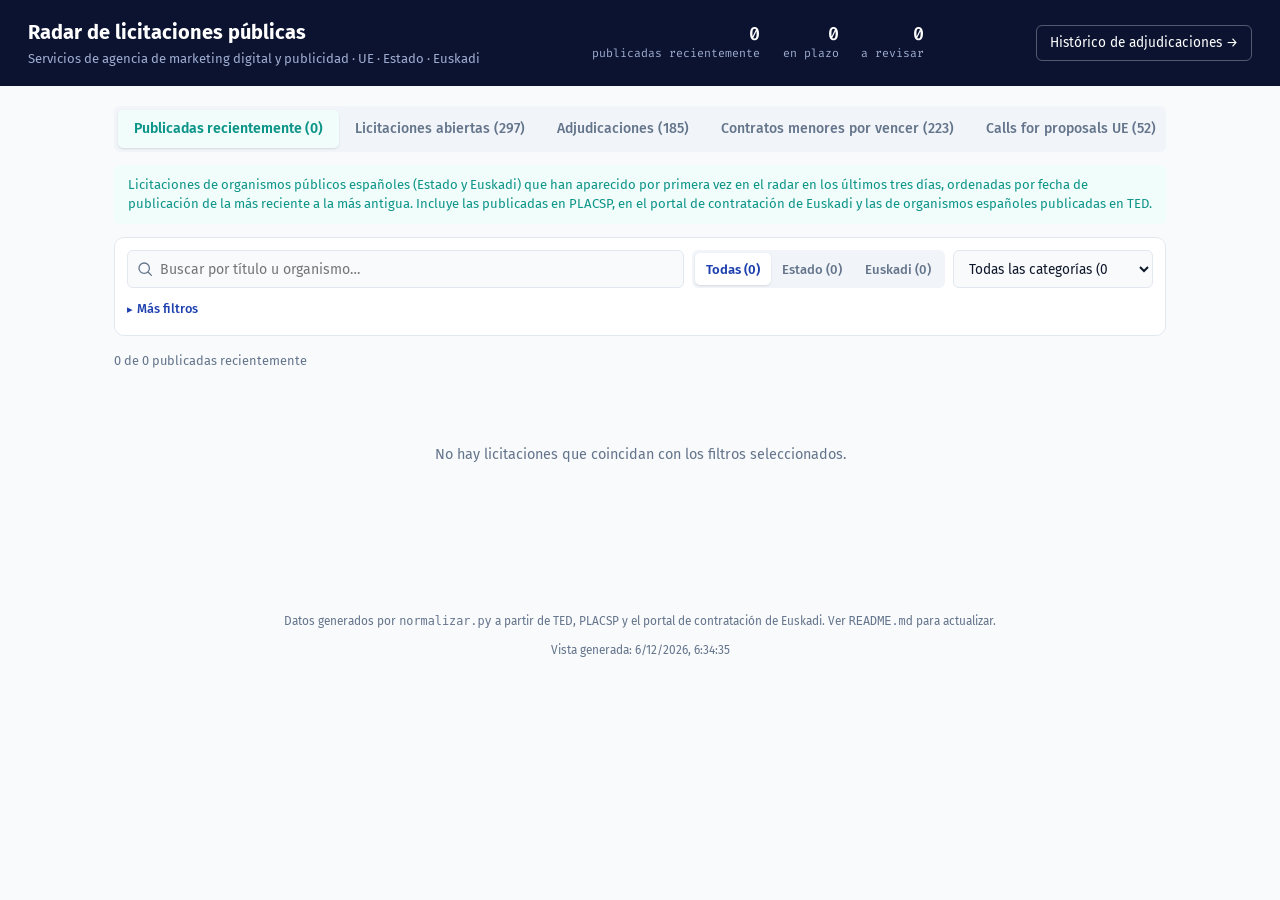
==== dashboard/index.html @ 9583fd67 "Filtros y orden con sentido en cada pestaña - 'Ordenar por' era el mismo desplegable en todas las pe" ====
<!DOCTYPE html>
<html lang="es">
<head>
<meta charset="UTF-8">
<meta name="viewport" content="width=device-width, initial-scale=1.0">
<title>Radar de licitaciones — Marketing digital</title>
<link rel="preconnect" href="https://fonts.googleapis.com">
<link rel="preconnect" href="https://fonts.gstatic.com" crossorigin>
<link href="https://fonts.googleapis.com/css2?family=Fira+Code:wght@400;500;600&family=Fira+Sans:wght@400;500;600;700&display=swap" rel="stylesheet">
<link rel="stylesheet" href="style.css">
</head>
<body>
<header class="cabecera">
  <div class="cabecera__titulo">
    <h1>Radar de licitaciones públicas</h1>
    <p>Servicios de agencia de marketing digital y publicidad · UE · Estado · Euskadi</p>
  </div>
  <div class="cabecera__resumen" id="resumen-cabecera"></div>
  <a class="enlace-cabecera" href="historico.html">Histórico de adjudicaciones →</a>
</header>

<main>
  <div class="segmented segmented--tipo" id="segmented-tipo" role="radiogroup" aria-label="Tipo de dato"></div>
  <p class="explicacion-tipo" id="explicacion-tipo"></p>

  <section class="barra-filtros" aria-label="Filtros">
    <div class="barra-filtros__principal">
      <div class="campo-busqueda">
        <svg class="icono-busqueda" viewBox="0 0 20 20" fill="none" aria-hidden="true"><circle cx="9" cy="9" r="6.5" stroke="currentColor" stroke-width="1.6"/><path d="M14 14L18 18" stroke="currentColor" stroke-width="1.6" stroke-linecap="round"/></svg>
        <input type="search" id="filtro-texto" placeholder="Buscar por título u organismo…" aria-label="Buscar">
      </div>

      <div class="segmented" id="segmented-fuente" role="radiogroup" aria-label="Fuente"></div>

      <select id="filtro-categoria" aria-label="Categoría de servicio">
        <option value="">Todas las categorías</option>
      </select>

      <select id="filtro-pais" aria-label="País / territorio">
        <option value="">Todos los países</option>
      </select>
    </div>

    <details class="filtros-avanzados">
      <summary>Más filtros</summary>
      <div class="filtros-avanzados__contenido">
        <!-- Nombre, tramos y opciones de estos tres controles los pone app.js
             según la pestaña (IMPORTE_POR_TIPO, ORDENES_POR_TIPO). -->
        <label id="campo-presupuesto-min">
          <span id="etiqueta-importe-min">Presupuesto mínimo</span>
          <select id="filtro-presupuesto-min"></select>
        </label>
        <label id="campo-presupuesto-max">
          <span id="etiqueta-importe-max">Presupuesto máximo</span>
          <select id="filtro-presupuesto-max"></select>
        </label>
        <label id="campo-orden">
          Ordenar por
          <select id="filtro-orden"></select>
        </label>
        <button id="boton-reset" type="button">Limpiar filtros</button>
      </div>
    </details>
  </section>

  <div class="barra-estado">
    <p class="conteo" id="conteo-resultados"></p>
    <div class="barra-estado__acciones">
      <button class="enlace-revisar" id="boton-revisar" type="button" hidden></button>
    </div>
  </div>

  <section id="contenedor-tarjetas" class="lista-tarjetas"></section>

  <p class="sin-resultados" id="sin-resultados" hidden>No hay licitaciones que coincidan con los filtros seleccionados.</p>
</main>

<footer class="pie">
  <p>Datos generados por <code>normalizar.py</code> a partir de TED, PLACSP y el portal de contratación de Euskadi. Ver <code>README.md</code> para actualizar.</p>
  <p id="fecha-generacion"></p>
</footer>

<script src="tenders-data.js"></script>
<script src="app.js"></script>
</body>
</html>
---- dashboard/style.css ----
:root {
  --color-primary: #1E40AF;
  --color-primary-soft: #EFF4FF;
  --color-accent: #D97706;
  --color-background: #F8FAFC;
  --color-surface: #FFFFFF;
  --color-foreground: #0F172A;
  --color-muted: #64748B;
  --color-muted-bg: #F1F5F9;
  --color-border: #E2E8F0;
  --color-destructive: #DC2626;
  --color-destructive-bg: #FEF2F2;
  --color-warning: #B45309;
  --color-warning-bg: #FFFBEB;
  --color-success: #15803D;
  --color-success-bg: #F0FDF4;

  /* Identidad por pestaña (solo cabecera de pestaña/banner — nunca dentro de
     las tarjetas, para no interferir con el código rojo/ámbar/verde/gris de
     urgencia, que es señal funcional y debe seguir significando lo mismo en
     las 5 pestañas). "Licitaciones abiertas" no tiene variable propia: usa
     --color-primary tal cual, porque es la pestaña por defecto. */
  --color-tab-recientes: #0D9488;
  --color-tab-recientes-bg: #F0FDFA;
  --color-tab-adjudicaciones: #7C3AED;
  --color-tab-adjudicaciones-bg: #F5F3FF;
  --color-tab-menores: #BE185D;
  --color-tab-menores-bg: #FDF2F8;
  --color-tab-calls: #4F46E5;
  --color-tab-calls-bg: #EEF2FF;

  --radius-sm: 6px;
  --radius-md: 10px;
  --radius-full: 999px;
  --font-ui: "Fira Sans", system-ui, -apple-system, sans-serif;
  --font-data: "Fira Code", ui-monospace, "SFMono-Regular", monospace;

  /* Motion: una sola familia de duración/easing para toda la interfaz, para
     que ningún micro-detalle (chevron, hover, pestaña) se sienta reinventado
     por su cuenta. Se quedan tras revertir la paleta/tipografía "editorial" —
     las microinteracciones sí se mantienen. */
  --ease-premium: cubic-bezier(0.16, 1, 0.3, 1);
  --motion-fast: 120ms;
  --motion-base: 200ms;
  --motion-slow: 320ms;
}

* { box-sizing: border-box; }

body {
  margin: 0;
  background: var(--color-background);
  color: var(--color-foreground);
  font-family: var(--font-ui);
  line-height: 1.45;
  font-size: 15px;
}

@media (prefers-reduced-motion: reduce) {
  * {
    transition-duration: 0.001ms !important;
    animation-duration: 0.001ms !important;
    scroll-behavior: auto !important;
  }
}

/* ---------- Cabecera ---------- */

.cabecera {
  display: flex;
  flex-wrap: wrap;
  justify-content: space-between;
  align-items: center;
  gap: 1rem;
  padding: 1.1rem 1.75rem;
  background: #0B1330;
  color: #fff;
}

.cabecera__titulo h1 {
  margin: 0 0 .15rem 0;
  font-size: 1.25rem;
  font-weight: 700;
}

.cabecera__titulo p {
  margin: 0;
  color: #9FADD1;
  font-size: .82rem;
}

.cabecera__resumen {
  display: flex;
  gap: 1.4rem;
  font-family: var(--font-data);
}

.cabecera__resumen div {
  font-size: .72rem;
  color: #9FADD1;
  text-align: right;
}

.cabecera__resumen strong {
  color: #fff;
  font-size: 1.15rem;
  font-weight: 600;
  display: block;
  line-height: 1.3;
}

/* Enlace entre el radar y el histórico de adjudicaciones */
.enlace-cabecera {
  color: #fff;
  font-size: .85rem;
  text-decoration: none;
  border: 1px solid rgba(255, 255, 255, .3);
  border-radius: var(--radius-sm);
  padding: .45rem .8rem;
  white-space: nowrap;
  transition: background var(--motion-base) var(--ease-premium);
}
.enlace-cabecera:hover { background: rgba(255, 255, 255, .1); }
.enlace-cabecera:active { transform: scale(.97); }
.enlace-cabecera:focus-visible { outline: 2px solid #fff; outline-offset: 2px; }

/* ---------- Layout general ---------- */

main {
  max-width: 1100px;
  margin: 0 auto;
  padding: 1.25rem 1.5rem 3rem;
}

/* ---------- Barra de filtros ---------- */

.barra-filtros {
  background: var(--color-surface);
  border: 1px solid var(--color-border);
  border-radius: var(--radius-md);
  padding: .75rem;
  margin-bottom: .85rem;
}

.barra-filtros__principal {
  display: flex;
  flex-wrap: wrap;
  gap: .5rem;
  align-items: stretch;
}

.campo-busqueda {
  position: relative;
  flex: 1 1 220px;
}

.icono-busqueda {
  position: absolute;
  left: .6rem;
  top: 50%;
  transform: translateY(-50%);
  width: 16px;
  height: 16px;
  color: var(--color-muted);
  pointer-events: none;
}

#filtro-texto {
  width: 100%;
  height: 38px;
  padding: 0 .7rem 0 2rem;
  border: 1px solid var(--color-border);
  border-radius: var(--radius-sm);
  font-size: .88rem;
  font-family: var(--font-ui);
  background: var(--color-background);
}

#filtro-texto:focus {
  outline: 2px solid var(--color-primary);
  outline-offset: 1px;
  background: var(--color-surface);
}

/* Segmented control (fuente) */

.segmented {
  display: flex;
  background: var(--color-muted-bg);
  border-radius: var(--radius-sm);
  padding: 3px;
  flex: 0 0 auto;
  /* Si las opciones no caben (móvil, cifras largas), se desplazan dentro
     del propio control en vez de ensanchar la página. */
  max-width: 100%;
  overflow-x: auto;
  scrollbar-width: none;
}
.segmented::-webkit-scrollbar { display: none; }

/* "display:flex" de arriba gana al display:none del navegador para [hidden]. */
.segmented[hidden] { display: none; }

.segmented__opcion {
  border: none;
  background: transparent;
  color: var(--color-muted);
  font-family: var(--font-ui);
  font-size: .82rem;
  font-weight: 500;
  padding: 0 .7rem;
  height: 32px;
  border-radius: 5px;
  cursor: pointer;
  white-space: nowrap;
  transition: background var(--motion-base) var(--ease-premium),
    color var(--motion-base) var(--ease-premium),
    box-shadow var(--motion-base) var(--ease-premium);
}

.segmented__opcion:hover { color: var(--color-foreground); }

.segmented__opcion:active { transform: scale(.97); }

.segmented__opcion[aria-pressed="true"] {
  background: var(--color-surface);
  color: var(--color-primary);
  box-shadow: 0 1px 2px rgba(15, 23, 42, .12);
  font-weight: 600;
}

.segmented__opcion:focus-visible {
  outline: 2px solid var(--color-primary);
  outline-offset: 1px;
}

/* Pestañas de nivel superior (tipo de dato: licitaciones, adjudicaciones...).
   Mismo componente que .segmented pero más grande y con margen propio, para
   que se lea como una pestaña de página y no como un filtro más dentro de
   la barra. */
.segmented--tipo {
  margin-bottom: .85rem;
  padding: 4px;
  /* Cinco pestañas no caben en un móvil (ni en tablet): sin esto empujaban
     la página entera a ~1.060 px de ancho y aparecía scroll horizontal.
     Se desplazan dentro de su propia fila. */
  max-width: 100%;
  overflow-x: auto;
  scrollbar-width: none;
  -webkit-overflow-scrolling: touch;
}
.segmented--tipo::-webkit-scrollbar { display: none; }

.segmented--tipo .segmented__opcion {
  height: 38px;
  font-size: .88rem;
  padding: 0 1rem;
}

/* Identidad de acento por pestaña: solo aquí (control activo + banner de
   explicación), nunca dentro de las tarjetas — el rojo/ámbar/verde/gris de
   urgencia es señal funcional y debe significar lo mismo en las 5 pestañas.
   "Licitaciones abiertas" no tiene regla propia: usa el azul primario de
   siempre, por ser la pestaña por defecto. */
.segmented--tipo .segmented__opcion[data-valor="recientes"][aria-pressed="true"] {
  background: var(--color-tab-recientes-bg);
  color: var(--color-tab-recientes);
}
.segmented--tipo .segmented__opcion[data-valor="adjudicacion"][aria-pressed="true"] {
  background: var(--color-tab-adjudicaciones-bg);
  color: var(--color-tab-adjudicaciones);
}
.segmented--tipo .segmented__opcion[data-valor="contrato_menor_venciendo"][aria-pressed="true"] {
  background: var(--color-tab-menores-bg);
  color: var(--color-tab-menores);
}
.segmented--tipo .segmented__opcion[data-valor="convocatoria_ue"][aria-pressed="true"] {
  background: var(--color-tab-calls-bg);
  color: var(--color-tab-calls);
}

.explicacion-tipo {
  margin: 0 0 .85rem;
  padding: .6rem .85rem;
  background: var(--color-primary-soft);
  color: var(--color-primary);
  border-radius: var(--radius-sm);
  font-size: .82rem;
  line-height: 1.5;
}

.explicacion-tipo[data-tipo="recientes"] { background: var(--color-tab-recientes-bg); color: var(--color-tab-recientes); }
.explicacion-tipo[data-tipo="adjudicacion"] { background: var(--color-tab-adjudicaciones-bg); color: var(--color-tab-adjudicaciones); }
.explicacion-tipo[data-tipo="contrato_menor_venciendo"] { background: var(--color-tab-menores-bg); color: var(--color-tab-menores); }
.explicacion-tipo[data-tipo="convocatoria_ue"] { background: var(--color-tab-calls-bg); color: var(--color-tab-calls); }

/* Selects de categoría y país */

#filtro-categoria, #filtro-pais {
  height: 38px;
  padding: 0 1.8rem 0 .7rem;
  border: 1px solid var(--color-border);
  border-radius: var(--radius-sm);
  font-size: .85rem;
  font-family: var(--font-ui);
  background: var(--color-background);
  color: var(--color-foreground);
  cursor: pointer;
  flex: 0 0 auto;
  max-width: 200px;
}

#filtro-categoria:focus, #filtro-pais:focus {
  outline: 2px solid var(--color-primary);
  outline-offset: 1px;
}

/* Filtros avanzados (plegable) */

.filtros-avanzados { margin-top: .5rem; }

.filtros-avanzados summary {
  cursor: pointer;
  font-size: .8rem;
  color: var(--color-primary);
  font-weight: 500;
  list-style: none;
  display: inline-flex;
  align-items: center;
  gap: .3rem;
  padding: .25rem 0;
}

.filtros-avanzados summary::-webkit-details-marker { display: none; }

.filtros-avanzados summary::before {
  content: "▸";
  font-size: .7rem;
  transition: transform var(--motion-base) var(--ease-premium);
}

.filtros-avanzados[open] summary::before { transform: rotate(90deg); }

.filtros-avanzados__contenido {
  display: flex;
  flex-wrap: wrap;
  gap: .7rem;
  align-items: flex-end;
  padding-top: .6rem;
  border-top: 1px solid var(--color-border);
  margin-top: .4rem;
}

.filtros-avanzados__contenido label {
  display: flex;
  flex-direction: column;
  font-size: .72rem;
  color: var(--color-muted);
  gap: .25rem;
}

/* El "display:flex" de arriba gana por cascada sobre el display:none del
   user-agent para [hidden] (el CSS del autor siempre gana al del UA, tenga
   la especificidad que tenga) — sin esto, ocultar el filtro de presupuesto
   desde JS (t.hidden = true) no tenía ningún efecto visual real. */
.filtros-avanzados__contenido label[hidden] {
  display: none;
}

.filtros-avanzados__contenido select {
  height: 34px;
  padding: 0 .5rem;
  border-radius: var(--radius-sm);
  border: 1px solid var(--color-border);
  font-size: .82rem;
  font-family: var(--font-ui);
  background: var(--color-background);
}

#boton-reset {
  height: 34px;
  border: 1px solid var(--color-border);
  background: var(--color-surface);
  border-radius: var(--radius-sm);
  padding: 0 .8rem;
  cursor: pointer;
  font-size: .8rem;
  color: var(--color-muted);
  transition: border-color var(--motion-fast) var(--ease-premium),
    color var(--motion-fast) var(--ease-premium),
    transform var(--motion-fast) var(--ease-premium);
}

#boton-reset:hover { border-color: var(--color-primary); color: var(--color-primary); }
#boton-reset:active { transform: scale(.97); }

/* ---------- Barra de estado ---------- */

.barra-estado {
  display: flex;
  justify-content: space-between;
  align-items: center;
  margin: 0 0 .6rem;
  min-height: 24px;
}

.conteo {
  color: var(--color-muted);
  font-size: .8rem;
  margin: 0;
}

.barra-estado__acciones {
  display: flex;
  align-items: center;
  gap: .5rem;
}

.enlace-revisar {
  border: none;
  background: var(--color-warning-bg);
  color: var(--color-warning);
  font-size: .76rem;
  font-weight: 600;
  padding: .3rem .7rem;
  border-radius: var(--radius-full);
  cursor: pointer;
}

.enlace-revisar {
  transition: filter var(--motion-fast) var(--ease-premium),
    transform var(--motion-fast) var(--ease-premium);
}

.enlace-revisar:hover { filter: brightness(0.95); }
.enlace-revisar:active { transform: scale(.97); }

.enlace-revisar.activo {
  background: var(--color-warning);
  color: #fff;
}

/* ---------- Lista de tarjetas compactas ---------- */

.lista-tarjetas {
  display: flex;
  flex-direction: column;
  gap: .5rem;
}

.tarjeta {
  background: var(--color-surface);
  border: 1px solid var(--color-border);
  border-left: 4px solid var(--color-success);
  border-radius: var(--radius-sm);
  transition: border-color var(--motion-base) var(--ease-premium);
}

.tarjeta:hover { border-color: var(--color-muted); }

/* Revelado suave del contenido de <details> — mejora progresiva: en
   navegadores sin soporte de ::details-content/interpolate-size, la tarjeta
   se abre igual que hoy (instantáneo), sin ninguna regresión funcional. */
@media (prefers-reduced-motion: no-preference) {
  @supports (interpolate-size: allow-keywords) {
    :root { interpolate-size: allow-keywords; }

    .tarjeta::details-content {
      height: 0;
      overflow: hidden;
      transition: height var(--motion-slow) var(--ease-premium),
        content-visibility var(--motion-slow) allow-discrete;
    }

    .tarjeta[open]::details-content {
      height: auto;
    }
  }
}

.tarjeta[open] { border-left-width: 4px; }

.tarjeta.urgencia-roja { border-left-color: var(--color-destructive); }
.tarjeta.urgencia-ambar { border-left-color: var(--color-accent); }
.tarjeta.urgencia-verde { border-left-color: var(--color-success); }
.tarjeta.urgencia-sin-fecha { border-left-color: var(--color-border); }

/* Adjudicaciones no tiene plazo, así que su borde siempre era gris neutro
   -"sin dato"-, no una señal de urgencia. Al no pisar ningún significado
   real, es un buen sitio para meter la identidad violeta de la pestaña. */
.tarjeta.tarjeta--adjudicacion.urgencia-sin-fecha { border-left-color: var(--color-tab-adjudicaciones); }

.tarjeta.revisar-manual { border-left-style: dashed; }

/* "Publicadas recientemente": pocas tarjetas casi siempre, así que se
   muestran más grandes y ya desplegadas (ver aplicarFiltros() en app.js). */
.tarjeta--grande .tarjeta__resumen-fila { padding: .9rem 1.1rem; gap: .9rem; }
.tarjeta--grande .tarjeta__titulo-compacto { font-size: 1.08rem; -webkit-line-clamp: 3; }
.tarjeta--grande .tarjeta__meta-compacta { font-size: .84rem; }
.tarjeta--grande .tarjeta__chevron { width: 18px; height: 18px; }

.tarjeta__resumen-fila {
  list-style: none;
  cursor: pointer;
  display: flex;
  align-items: flex-start;
  gap: .7rem;
  padding: .65rem .85rem;
}

.tarjeta__resumen-fila::-webkit-details-marker { display: none; }

.tarjeta__resumen-fila:focus-visible {
  outline: 2px solid var(--color-primary);
  outline-offset: -2px;
}

.tarjeta__resumen-fila {
  transition: background var(--motion-fast) var(--ease-premium);
}

.tarjeta__resumen-fila:hover { background: var(--color-background); }

.tarjeta__chevron {
  flex: 0 0 auto;
  width: 16px;
  height: 16px;
  margin-top: .2rem;
  color: var(--color-muted);
  transition: transform var(--motion-base) var(--ease-premium);
}

.tarjeta[open] .tarjeta__chevron { transform: rotate(90deg); }

/* Tarjeta de tamaño intermedio: dos líneas siempre legibles (título propio
   + organismo/territorio propios), en vez de una sola línea apretada con
   todo truncado a la vez. */
.tarjeta__info {
  flex: 1 1 auto;
  min-width: 0;
  display: flex;
  flex-direction: column;
  gap: .2rem;
}

.tarjeta__titulo-compacto {
  font-size: .92rem;
  font-weight: 600;
  color: var(--color-foreground);
  line-height: 1.35;
  display: -webkit-box;
  -webkit-line-clamp: 2;
  -webkit-box-orient: vertical;
  overflow: hidden;
}

.tarjeta__meta-compacta {
  display: flex;
  align-items: center;
  gap: .4rem;
  font-size: .78rem;
  color: var(--color-muted);
  white-space: nowrap;
  overflow: hidden;
}

.tarjeta__meta-compacta span:not(.badge-fuente) {
  overflow: hidden;
  text-overflow: ellipsis;
  white-space: nowrap;
}

.tarjeta__meta-compacta span:nth-child(2) { flex: 0 1 auto; min-width: 0; }
.tarjeta__meta-compacta span:nth-child(3) { flex: 0 0 auto; }
.tarjeta__meta-compacta span:nth-child(4) { flex: 0 1 120px; min-width: 0; }

.tarjeta__lado-derecho {
  flex: 0 0 auto;
  display: flex;
  flex-direction: column;
  align-items: flex-end;
  gap: .3rem;
}

.badge-fuente {
  flex: 0 0 auto;
  font-size: .68rem;
  font-weight: 600;
  text-transform: uppercase;
  letter-spacing: .02em;
  color: var(--color-muted);
  background: var(--color-muted-bg);
  padding: .15rem .45rem;
  border-radius: 4px;
}

.badge-presupuesto {
  flex: 0 0 auto;
  font-family: var(--font-data);
  font-size: .82rem;
  color: var(--color-foreground);
  font-weight: 500;
  white-space: nowrap;
}

.badge-empresa {
  /* Un nombre de empresa largo ("UTE ... - ..., S.L.U.") no se recortaba y
     en móvil empujaba la tarjeta hasta ~480 px de ancho: se trunca con "…"
     (el nombre completo está en el detalle de la tarjeta). */
  flex: 0 1 auto;
  min-width: 0;
  max-width: 280px;
  overflow: hidden;
  text-overflow: ellipsis;
  font-size: .7rem;
  font-weight: 600;
  padding: .18rem .5rem;
  border-radius: var(--radius-full);
  white-space: nowrap;
  background: var(--color-primary-soft);
  color: var(--color-primary);
}

.badge-urgencia {
  flex: 0 0 auto;
  font-size: .7rem;
  font-weight: 600;
  padding: .18rem .5rem;
  border-radius: var(--radius-full);
  white-space: nowrap;
}

.urgencia-roja .badge-urgencia { background: var(--color-destructive-bg); color: var(--color-destructive); }
.urgencia-ambar .badge-urgencia { background: var(--color-warning-bg); color: var(--color-warning); }
.urgencia-verde .badge-urgencia { background: var(--color-success-bg); color: var(--color-success); }
.urgencia-sin-fecha .badge-urgencia { background: var(--color-muted-bg); color: var(--color-muted); }

/* Detalle expandido */

.tarjeta__detalle {
  padding: 0 .8rem .9rem calc(.8rem + 16px + .65rem);
  border-top: 1px solid var(--color-border);
  margin-top: 0;
  padding-top: .7rem;
}

.tarjeta__meta {
  font-size: .8rem;
  color: var(--color-muted);
  display: flex;
  flex-wrap: wrap;
  gap: .25rem 1rem;
  margin-bottom: .5rem;
}

.tarjeta__meta span strong { color: var(--color-foreground); font-weight: 600; }
.tarjeta__meta .valor-dato { font-family: var(--font-data); }

.tarjeta__resumen-texto {
  font-size: .85rem;
  color: var(--color-foreground);
  margin: 0 0 .6rem;
}

.tarjeta__categorias {
  display: flex;
  flex-wrap: wrap;
  gap: .35rem;
  margin-bottom: .65rem;
}

.etiqueta-categoria {
  font-size: .72rem;
  background: var(--color-primary-soft);
  color: var(--color-primary);
  padding: .15rem .5rem;
  border-radius: 6px;
}

.etiqueta-revisar {
  font-size: .72rem;
  background: var(--color-warning-bg);
  color: var(--color-warning);
  padding: .15rem .5rem;
  border-radius: 6px;
  font-weight: 600;
}

.tarjeta__enlace {
  display: inline-flex;
  align-items: center;
  gap: .3rem;
  font-size: .82rem;
  font-weight: 600;
  color: var(--color-primary);
  text-decoration: none;
}

.tarjeta__enlace svg { transition: transform var(--motion-base) var(--ease-premium); }
.tarjeta__enlace:hover { text-decoration: underline; }
.tarjeta__enlace:hover svg { transform: translateX(2px); }

.tarjeta__aviso-codigo {
  font-size: .78rem;
  color: var(--color-muted);
  background: var(--color-muted-bg);
  border-radius: var(--radius-sm);
  padding: .45rem .6rem;
  margin: 0 0 .55rem;
}

.tarjeta__codigo {
  font-family: var(--font-data);
  background: var(--color-surface);
  border: 1px solid var(--color-border);
  padding: .05rem .35rem;
  border-radius: 4px;
  color: var(--color-foreground);
  font-weight: 600;
  user-select: all;
}

.sin-resultados {
  text-align: center;
  color: var(--color-muted);
  padding: 3rem 1rem;
  font-size: .9rem;
}

.pie {
  text-align: center;
  color: var(--color-muted);
  font-size: .74rem;
  padding: 1.5rem;
}

/* ---------- Responsive ---------- */

@media (min-width: 640px) {
  .tarjeta__organismo-compacto { display: block; }
}

@media (max-width: 640px) {
  .cabecera { padding: .9rem 1rem; }
  main { padding: .9rem; }
  .barra-filtros__principal { flex-direction: column; align-items: stretch; }
  /* En columna, "flex: 1 1 220px" aplicaría el 220px al alto (eje
     principal pasa a ser vertical), no al ancho -> el icono de la lupa,
     posicionado en absoluto respecto a este contenedor, quedaba muy por
     debajo del input. Se fuerza ancho completo y alto natural. */
  .campo-busqueda { flex: none; width: 100%; }
  .segmented, #filtro-categoria, #filtro-pais { width: 100%; max-width: none; }
  .tarjeta__detalle { padding-left: .8rem; }

  /* Los badges de la derecha (fuente, presupuesto, urgencia) compartiendo
     línea con el título le dejaban un hueco tan estrecho que solo se leían
     4-5 palabras antes de truncar. En móvil bajan a su propia fila y el
     título ocupa el ancho completo. */
  .tarjeta__resumen-fila { flex-wrap: wrap; row-gap: .35rem; padding: .75rem .85rem; }
  .tarjeta__titulo-compacto { font-size: 1rem; -webkit-line-clamp: 3; }
  .tarjeta__lado-derecho {
    flex: 1 1 100%;
    min-width: 0;
    flex-direction: row;
    flex-wrap: wrap;
    align-items: center;
    justify-content: flex-end;
    gap: .5rem;
    padding-left: calc(16px + .7rem);
  }
  .badge-empresa { max-width: 100%; }
}
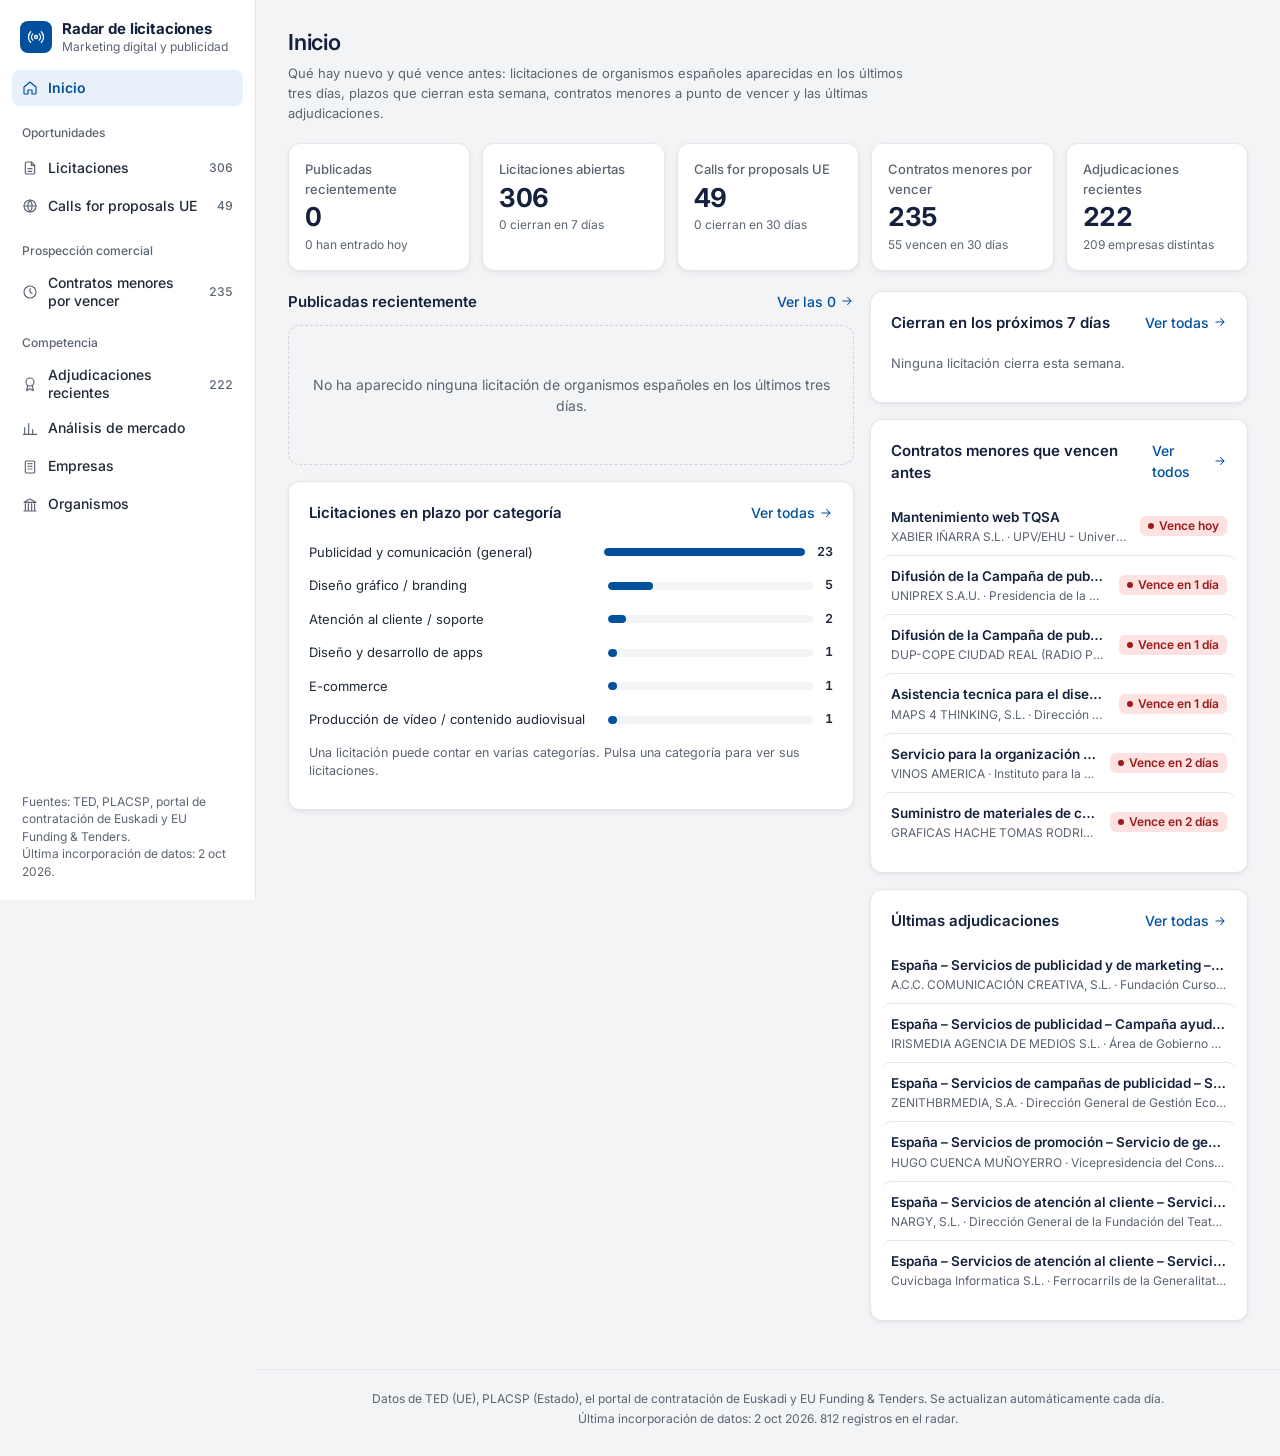
==== commit bff16fd6: "Rediseño del dashboard: barra lateral por propósito y sistema visual nuevo Reorganiza el radar y el " ====
--- a/dashboard/index.html
+++ b/dashboard/index.html
@@ -6,80 +6,120 @@
 <title>Radar de licitaciones — Marketing digital</title>
 <link rel="preconnect" href="https://fonts.googleapis.com">
 <link rel="preconnect" href="https://fonts.gstatic.com" crossorigin>
-<link href="https://fonts.googleapis.com/css2?family=Fira+Code:wght@400;500;600&family=Fira+Sans:wght@400;500;600;700&display=swap" rel="stylesheet">
+<link href="https://fonts.googleapis.com/css2?family=Inter:wght@400;500;600;700&display=swap" rel="stylesheet">
 <link rel="stylesheet" href="style.css">
 </head>
 <body>
-<header class="cabecera">
-  <div class="cabecera__titulo">
-    <h1>Radar de licitaciones públicas</h1>
-    <p>Servicios de agencia de marketing digital y publicidad · UE · Estado · Euskadi</p>
+<a class="salto" href="#contenido">Saltar al contenido</a>
+
+<div class="app">
+  <!-- La barra lateral la pinta nav.js (es la misma en historico.html). -->
+  <aside class="lateral" id="lateral" aria-label="Navegación principal"></aside>
+
+  <div class="app__principal">
+    <header class="barra-movil">
+      <button class="boton-icono" id="abrir-menu" type="button" aria-label="Abrir menú" aria-controls="lateral" aria-expanded="false"></button>
+      <span class="barra-movil__marca">Radar de licitaciones</span>
+    </header>
+
+    <main id="contenido" tabindex="-1">
+
+      <!-- Inicio: resumen del día. Lo rellena app.js (pintarInicio). -->
+      <section id="vista-inicio" hidden>
+        <header class="pagina__cabecera">
+          <div class="pagina__titulo">
+            <h1>Inicio</h1>
+            <p class="pagina__descripcion">Qué hay nuevo y qué vence antes: licitaciones de organismos españoles aparecidas en los últimos tres días, plazos que cierran esta semana, contratos menores a punto de vencer y las últimas adjudicaciones.</p>
+          </div>
+        </header>
+        <div class="kpis" id="inicio-kpis"></div>
+        <div class="inicio__columnas">
+          <div class="inicio__columna" id="inicio-principal"></div>
+          <div class="inicio__columna" id="inicio-lateral"></div>
+        </div>
+      </section>
+
+      <!-- Listado: licitaciones, calls for proposals, contratos menores y
+           adjudicaciones recientes comparten esta vista. -->
+      <section id="vista-listado" hidden>
+        <header class="pagina__cabecera">
+          <div class="pagina__titulo">
+            <h1 id="titulo-pagina"></h1>
+            <p class="pagina__descripcion" id="explicacion-tipo"></p>
+          </div>
+          <div class="resumen" id="resumen-cabecera"></div>
+        </header>
+
+        <div class="campo-busqueda">
+          <svg class="icono-busqueda" viewBox="0 0 20 20" fill="none" aria-hidden="true"><circle cx="9" cy="9" r="6.5" stroke="currentColor" stroke-width="1.6"/><path d="M14 14L18 18" stroke="currentColor" stroke-width="1.6" stroke-linecap="round"/></svg>
+          <input type="search" id="filtro-texto" placeholder="Buscar por título u organismo…" aria-label="Buscar">
+        </div>
+
+        <div class="listado">
+          <details class="filtros" id="filtros" open>
+            <summary><span id="filtros-icono"></span>Filtros <span class="filtros__activos" id="filtros-activos" hidden></span><svg class="tarjeta__chevron" viewBox="0 0 24 24" fill="none" stroke="currentColor" stroke-width="1.75" stroke-linecap="round" stroke-linejoin="round" aria-hidden="true"><path d="M6 9l6 6 6-6"/></svg></summary>
+
+            <div class="filtros__seccion" id="campo-fuente">
+              <span class="filtros__titulo" id="etiqueta-fuente">Fuente</span>
+              <div class="opciones" id="segmented-fuente" role="group" aria-labelledby="etiqueta-fuente"></div>
+            </div>
+
+            <div class="filtros__seccion">
+              <label>Categoría de servicio
+                <select id="filtro-categoria"></select>
+              </label>
+            </div>
+
+            <div class="filtros__seccion" id="campo-pais">
+              <label>País / territorio
+                <select id="filtro-pais"></select>
+              </label>
+            </div>
+
+            <!-- Nombre y tramos del filtro de importe los pone app.js según
+                 la vista (IMPORTE_POR_TIPO). -->
+            <div class="filtros__seccion" id="campo-importe">
+              <label><span id="etiqueta-importe-min">Presupuesto mínimo</span>
+                <select id="filtro-presupuesto-min"></select>
+              </label>
+              <label><span id="etiqueta-importe-max">Presupuesto máximo</span>
+                <select id="filtro-presupuesto-max"></select>
+              </label>
+            </div>
+
+            <div class="filtros__seccion">
+              <button class="boton boton--contorno boton--ancho" id="boton-revisar" type="button" aria-pressed="false" hidden></button>
+              <button class="boton boton--texto boton--ancho" id="boton-reset" type="button">Quitar todos los filtros</button>
+            </div>
+          </details>
+
+          <div class="listado__resultados">
+            <nav class="pestanas" id="pestanas-vista" aria-label="Vista de licitaciones" hidden></nav>
+
+            <div class="barra-estado">
+              <p class="conteo" id="conteo-resultados" aria-live="polite"></p>
+              <label class="orden" id="campo-orden">Ordenar por
+                <select id="filtro-orden"></select>
+              </label>
+            </div>
+
+            <section id="contenedor-tarjetas" class="lista-tarjetas" aria-label="Resultados"></section>
+
+            <p class="sin-resultados" id="sin-resultados" hidden>No hay resultados que coincidan con los filtros seleccionados.</p>
+          </div>
+        </div>
+      </section>
+
+    </main>
+
+    <footer class="pie">
+      <p>Datos de TED (UE), PLACSP (Estado), el portal de contratación de Euskadi y EU Funding &amp; Tenders. Se actualizan automáticamente cada día.</p>
+      <p id="fecha-generacion"></p>
+    </footer>
   </div>
-  <div class="cabecera__resumen" id="resumen-cabecera"></div>
-  <a class="enlace-cabecera" href="historico.html">Histórico de adjudicaciones →</a>
-</header>
+</div>
 
-<main>
-  <div class="segmented segmented--tipo" id="segmented-tipo" role="radiogroup" aria-label="Tipo de dato"></div>
-  <p class="explicacion-tipo" id="explicacion-tipo"></p>
-
-  <section class="barra-filtros" aria-label="Filtros">
-    <div class="barra-filtros__principal">
-      <div class="campo-busqueda">
-        <svg class="icono-busqueda" viewBox="0 0 20 20" fill="none" aria-hidden="true"><circle cx="9" cy="9" r="6.5" stroke="currentColor" stroke-width="1.6"/><path d="M14 14L18 18" stroke="currentColor" stroke-width="1.6" stroke-linecap="round"/></svg>
-        <input type="search" id="filtro-texto" placeholder="Buscar por título u organismo…" aria-label="Buscar">
-      </div>
-
-      <div class="segmented" id="segmented-fuente" role="radiogroup" aria-label="Fuente"></div>
-
-      <select id="filtro-categoria" aria-label="Categoría de servicio">
-        <option value="">Todas las categorías</option>
-      </select>
-
-      <select id="filtro-pais" aria-label="País / territorio">
-        <option value="">Todos los países</option>
-      </select>
-    </div>
-
-    <details class="filtros-avanzados">
-      <summary>Más filtros</summary>
-      <div class="filtros-avanzados__contenido">
-        <!-- Nombre, tramos y opciones de estos tres controles los pone app.js
-             según la pestaña (IMPORTE_POR_TIPO, ORDENES_POR_TIPO). -->
-        <label id="campo-presupuesto-min">
-          <span id="etiqueta-importe-min">Presupuesto mínimo</span>
-          <select id="filtro-presupuesto-min"></select>
-        </label>
-        <label id="campo-presupuesto-max">
-          <span id="etiqueta-importe-max">Presupuesto máximo</span>
-          <select id="filtro-presupuesto-max"></select>
-        </label>
-        <label id="campo-orden">
-          Ordenar por
-          <select id="filtro-orden"></select>
-        </label>
-        <button id="boton-reset" type="button">Limpiar filtros</button>
-      </div>
-    </details>
-  </section>
-
-  <div class="barra-estado">
-    <p class="conteo" id="conteo-resultados"></p>
-    <div class="barra-estado__acciones">
-      <button class="enlace-revisar" id="boton-revisar" type="button" hidden></button>
-    </div>
-  </div>
-
-  <section id="contenedor-tarjetas" class="lista-tarjetas"></section>
-
-  <p class="sin-resultados" id="sin-resultados" hidden>No hay licitaciones que coincidan con los filtros seleccionados.</p>
-</main>
-
-<footer class="pie">
-  <p>Datos generados por <code>normalizar.py</code> a partir de TED, PLACSP y el portal de contratación de Euskadi. Ver <code>README.md</code> para actualizar.</p>
-  <p id="fecha-generacion"></p>
-</footer>
-
+<script src="nav.js"></script>
 <script src="tenders-data.js"></script>
 <script src="app.js"></script>
 </body>
--- a/dashboard/style.css
+++ b/dashboard/style.css
@@ -1,44 +1,47 @@
+/* Sistema de diseño del radar. Referencia: la aplicación de Tendios
+   (bid.tendios.com) — lienzo gris claro, tarjetas blancas con borde fino y
+   sombra mínima, un único azul de acento, tipografía Inter. Los valores
+   medidos y de dónde sale cada uno están en docs/diseno/DESIGN-SYSTEM.md. */
+
 :root {
-  --color-primary: #1E40AF;
-  --color-primary-soft: #EFF4FF;
-  --color-accent: #D97706;
-  --color-background: #F8FAFC;
+  --color-background: #F3F4F6;
   --color-surface: #FFFFFF;
-  --color-foreground: #0F172A;
-  --color-muted: #64748B;
-  --color-muted-bg: #F1F5F9;
-  --color-border: #E2E8F0;
-  --color-destructive: #DC2626;
-  --color-destructive-bg: #FEF2F2;
-  --color-warning: #B45309;
-  --color-warning-bg: #FFFBEB;
-  --color-success: #15803D;
-  --color-success-bg: #F0FDF4;
-
-  /* Identidad por pestaña (solo cabecera de pestaña/banner — nunca dentro de
-     las tarjetas, para no interferir con el código rojo/ámbar/verde/gris de
-     urgencia, que es señal funcional y debe seguir significando lo mismo en
-     las 5 pestañas). "Licitaciones abiertas" no tiene variable propia: usa
-     --color-primary tal cual, porque es la pestaña por defecto. */
-  --color-tab-recientes: #0D9488;
-  --color-tab-recientes-bg: #F0FDFA;
-  --color-tab-adjudicaciones: #7C3AED;
-  --color-tab-adjudicaciones-bg: #F5F3FF;
-  --color-tab-menores: #BE185D;
-  --color-tab-menores-bg: #FDF2F8;
-  --color-tab-calls: #4F46E5;
-  --color-tab-calls-bg: #EEF2FF;
+  --color-surface-soft: #F9FAFB;
+  --color-border: #E5E7EB;
+  --color-border-strong: #D1D5DB;
+  --color-ink: #14213D;
+  --color-foreground: #1F2937;
+  --color-muted: #5B6472;
+  --color-muted-bg: #F3F4F6;
+  --color-primary: #00509D;
+  --color-primary-hover: #003F7D;
+  --color-primary-soft: #E8F1FA;
+
+  /* Código de urgencia (rojo/ámbar/verde/gris): señal funcional, significa
+     lo mismo en todas las vistas. Siempre acompañado de texto. */
+  --color-destructive: #991B1B;
+  --color-destructive-bg: #FEE2E2;
+  --color-warning: #92400E;
+  --color-warning-bg: #FEF3C7;
+  --color-success: #166534;
+  --color-success-bg: #DCFCE7;
 
   --radius-sm: 6px;
-  --radius-md: 10px;
+  --radius-md: 8px;
+  --radius-lg: 12px;
   --radius-full: 999px;
-  --font-ui: "Fira Sans", system-ui, -apple-system, sans-serif;
-  --font-data: "Fira Code", ui-monospace, "SFMono-Regular", monospace;
-
-  /* Motion: una sola familia de duración/easing para toda la interfaz, para
-     que ningún micro-detalle (chevron, hover, pestaña) se sienta reinventado
-     por su cuenta. Se quedan tras revertir la paleta/tipografía "editorial" —
-     las microinteracciones sí se mantienen. */
+
+  --shadow-xs: 0 1px 2px rgba(0, 0, 0, .05);
+  --shadow-card: 0 1px 2px rgba(20, 35, 61, .04), 0 2px 6px rgba(20, 35, 61, .05);
+  --shadow-hover: 0 2px 4px rgba(20, 35, 61, .04), 0 8px 20px rgba(20, 35, 61, .07);
+  --shadow-overlay: 0 20px 50px rgba(20, 35, 61, .25);
+
+  --font-ui: "Inter", system-ui, -apple-system, "Segoe UI", sans-serif;
+  --font-data: ui-monospace, "SFMono-Regular", Menlo, Consolas, monospace;
+
+  --ancho-lateral: 256px;
+
+  /* Motion: una sola familia de duración/easing para toda la interfaz. */
   --ease-premium: cubic-bezier(0.16, 1, 0.3, 1);
   --motion-fast: 120ms;
   --motion-base: 200ms;
@@ -46,15 +49,22 @@
 }
 
 * { box-sizing: border-box; }
+
+html { -webkit-text-size-adjust: 100%; }
 
 body {
   margin: 0;
   background: var(--color-background);
   color: var(--color-foreground);
   font-family: var(--font-ui);
-  line-height: 1.45;
-  font-size: 15px;
-}
+  font-size: 14px;
+  line-height: 1.5;
+  -webkit-font-smoothing: antialiased;
+}
+
+h1, h2, h3, h4, p { margin: 0; }
+
+[hidden] { display: none !important; }
 
 @media (prefers-reduced-motion: reduce) {
   * {
@@ -64,403 +74,720 @@
   }
 }
 
-/* ---------- Cabecera ---------- */
-
-.cabecera {
-  display: flex;
-  flex-wrap: wrap;
-  justify-content: space-between;
-  align-items: center;
-  gap: 1rem;
-  padding: 1.1rem 1.75rem;
-  background: #0B1330;
+:focus-visible {
+  outline: 2px solid var(--color-primary);
+  outline-offset: 2px;
+}
+
+.salto {
+  position: absolute;
+  left: 8px;
+  top: -48px;
+  z-index: 100;
+  background: var(--color-primary);
   color: #fff;
-}
-
-.cabecera__titulo h1 {
-  margin: 0 0 .15rem 0;
-  font-size: 1.25rem;
-  font-weight: 700;
-}
-
-.cabecera__titulo p {
-  margin: 0;
-  color: #9FADD1;
-  font-size: .82rem;
-}
-
-.cabecera__resumen {
-  display: flex;
-  gap: 1.4rem;
-  font-family: var(--font-data);
-}
-
-.cabecera__resumen div {
-  font-size: .72rem;
-  color: #9FADD1;
-  text-align: right;
-}
-
-.cabecera__resumen strong {
+  padding: 8px 12px;
+  border-radius: var(--radius-md);
+  text-decoration: none;
+  font-weight: 500;
+}
+.salto:focus { top: 8px; }
+
+.icono { width: 16px; height: 16px; flex: 0 0 auto; }
+
+/* ---------- Estructura: barra lateral + contenido ---------- */
+
+.app {
+  display: grid;
+  grid-template-columns: var(--ancho-lateral) minmax(0, 1fr);
+  min-height: 100vh;
+  min-height: 100dvh;
+}
+
+.app__principal {
+  min-width: 0;
+  display: flex;
+  flex-direction: column;
+}
+
+main {
+  width: 100%;
+  max-width: 1240px;
+  margin: 0 auto;
+  padding: 28px 32px 48px;
+  flex: 1 0 auto;
+}
+main:focus { outline: none; }
+
+.lateral {
+  position: sticky;
+  top: 0;
+  height: 100vh;
+  height: 100dvh;
+  overflow-y: auto;
+  display: flex;
+  flex-direction: column;
+  background: var(--color-surface);
+  border-right: 1px solid var(--color-border);
+  padding: 16px 12px;
+}
+
+.marca {
+  display: flex;
+  align-items: center;
+  gap: 10px;
+  padding: 4px 8px 16px;
+  color: var(--color-ink);
+  text-decoration: none;
+}
+
+.marca__simbolo {
+  width: 32px;
+  height: 32px;
+  flex: 0 0 auto;
+  display: grid;
+  place-items: center;
+  border-radius: var(--radius-md);
+  background: var(--color-primary);
   color: #fff;
-  font-size: 1.15rem;
-  font-weight: 600;
-  display: block;
+}
+.marca__simbolo svg { width: 18px; height: 18px; }
+
+.marca__texto { display: flex; flex-direction: column; line-height: 1.25; min-width: 0; }
+.marca__nombre { font-size: 15px; font-weight: 700; letter-spacing: -.01em; }
+.marca__lema { font-size: 12px; color: var(--color-muted); }
+
+.nav { display: flex; flex-direction: column; gap: 2px; }
+
+.nav__grupo {
+  padding: 16px 10px 6px;
+  font-size: 12px;
+  font-weight: 500;
+  color: var(--color-muted);
+}
+
+.nav__enlace {
+  display: flex;
+  align-items: center;
+  gap: 10px;
+  min-height: 36px;
+  padding: 6px 10px;
+  border-radius: var(--radius-md);
+  color: var(--color-foreground);
+  font-size: 14px;
+  font-weight: 500;
   line-height: 1.3;
-}
-
-/* Enlace entre el radar y el histórico de adjudicaciones */
-.enlace-cabecera {
-  color: #fff;
-  font-size: .85rem;
   text-decoration: none;
-  border: 1px solid rgba(255, 255, 255, .3);
-  border-radius: var(--radius-sm);
-  padding: .45rem .8rem;
+  transition: background var(--motion-fast) var(--ease-premium),
+    color var(--motion-fast) var(--ease-premium);
+}
+.nav__enlace .icono { color: var(--color-muted); }
+.nav__enlace:hover { background: var(--color-muted-bg); }
+.nav__enlace:active { transform: scale(.99); }
+
+.nav__enlace[aria-current="page"] {
+  background: var(--color-primary-soft);
+  color: var(--color-primary);
+  font-weight: 600;
+}
+.nav__enlace[aria-current="page"] .icono { color: var(--color-primary); }
+
+.nav__conteo {
+  margin-left: auto;
+  font-size: 12px;
+  font-weight: 500;
+  color: var(--color-muted);
+  font-variant-numeric: tabular-nums;
+}
+.nav__enlace[aria-current="page"] .nav__conteo { color: var(--color-primary); }
+
+.lateral__pie {
+  margin-top: auto;
+  padding: 16px 10px 4px;
+  font-size: 12px;
+  color: var(--color-muted);
+  line-height: 1.45;
+}
+
+/* Barra superior: solo en pantallas donde la barra lateral es un cajón. */
+.barra-movil { display: none; }
+.velo { display: none; }
+
+@media (max-width: 1023px) {
+  .app { grid-template-columns: minmax(0, 1fr); }
+
+  .lateral {
+    position: fixed;
+    inset: 0 auto 0 0;
+    z-index: 40;
+    width: min(300px, 86vw);
+    transform: translateX(-100%);
+    visibility: hidden;
+    box-shadow: var(--shadow-overlay);
+    transition: transform var(--motion-base) var(--ease-premium),
+      visibility 0s linear var(--motion-base);
+  }
+  .lateral[data-abierto="true"] {
+    transform: none;
+    visibility: visible;
+    transition: transform var(--motion-slow) var(--ease-premium);
+  }
+  .nav__enlace { min-height: 44px; }
+
+  .velo {
+    display: block;
+    position: fixed;
+    inset: 0;
+    z-index: 30;
+    background: rgba(20, 35, 61, .45);
+    border: 0;
+    padding: 0;
+    opacity: 0;
+    pointer-events: none;
+    transition: opacity var(--motion-base) var(--ease-premium);
+  }
+  .velo[data-abierto="true"] { opacity: 1; pointer-events: auto; }
+
+  .barra-movil {
+    position: sticky;
+    top: 0;
+    z-index: 20;
+    display: flex;
+    align-items: center;
+    gap: 8px;
+    height: 56px;
+    padding: 0 12px;
+    background: var(--color-surface);
+    border-bottom: 1px solid var(--color-border);
+  }
+  .barra-movil__marca { font-size: 15px; font-weight: 700; color: var(--color-ink); }
+
+  main { padding: 20px 16px 40px; }
+}
+
+/* ---------- Controles ---------- */
+
+.boton {
+  display: inline-flex;
+  align-items: center;
+  justify-content: center;
+  gap: 6px;
+  height: 36px;
+  padding: 0 12px;
+  border: 1px solid transparent;
+  border-radius: var(--radius-md);
+  font-family: var(--font-ui);
+  font-size: 14px;
+  font-weight: 500;
+  line-height: 1;
   white-space: nowrap;
-  transition: background var(--motion-base) var(--ease-premium);
-}
-.enlace-cabecera:hover { background: rgba(255, 255, 255, .1); }
-.enlace-cabecera:active { transform: scale(.97); }
-.enlace-cabecera:focus-visible { outline: 2px solid #fff; outline-offset: 2px; }
-
-/* ---------- Layout general ---------- */
-
-main {
-  max-width: 1100px;
-  margin: 0 auto;
-  padding: 1.25rem 1.5rem 3rem;
-}
-
-/* ---------- Barra de filtros ---------- */
-
-.barra-filtros {
+  text-decoration: none;
+  cursor: pointer;
+  transition: background var(--motion-fast) var(--ease-premium),
+    border-color var(--motion-fast) var(--ease-premium),
+    color var(--motion-fast) var(--ease-premium),
+    transform var(--motion-fast) var(--ease-premium);
+}
+.boton:active { transform: scale(.97); }
+.boton:disabled { opacity: .45; cursor: not-allowed; transform: none; }
+
+.boton--primario { background: var(--color-primary); color: #fff; box-shadow: var(--shadow-xs); }
+.boton--primario:hover { background: var(--color-primary-hover); }
+
+.boton--contorno {
   background: var(--color-surface);
+  border-color: var(--color-border);
+  color: var(--color-foreground);
+  box-shadow: var(--shadow-xs);
+}
+.boton--contorno:hover:not(:disabled) { background: var(--color-surface-soft); border-color: var(--color-border-strong); }
+.boton--contorno[aria-pressed="true"] {
+  background: var(--color-warning-bg);
+  border-color: var(--color-warning);
+  color: var(--color-warning);
+}
+
+.boton--texto { background: none; color: var(--color-primary); padding: 0 6px; }
+.boton--texto:hover { background: var(--color-primary-soft); }
+
+.boton--ancho { width: 100%; }
+
+.boton-icono {
+  width: 40px;
+  height: 40px;
+  display: inline-grid;
+  place-items: center;
+  border: 0;
+  border-radius: var(--radius-md);
+  background: none;
+  color: var(--color-foreground);
+  cursor: pointer;
+}
+.boton-icono:hover { background: var(--color-muted-bg); }
+.boton-icono .icono { width: 20px; height: 20px; }
+
+.enlace {
+  display: inline-flex;
+  align-items: center;
+  gap: 4px;
+  color: var(--color-primary);
+  font-weight: 500;
+  text-decoration: none;
+}
+.enlace:hover { text-decoration: underline; text-underline-offset: 2px; }
+.enlace .icono { width: 14px; height: 14px; transition: transform var(--motion-base) var(--ease-premium); }
+.enlace:hover .icono { transform: translateX(2px); }
+
+select {
+  height: 36px;
+  max-width: 100%;
+  padding: 0 32px 0 10px;
   border: 1px solid var(--color-border);
   border-radius: var(--radius-md);
-  padding: .75rem;
-  margin-bottom: .85rem;
-}
-
-.barra-filtros__principal {
-  display: flex;
-  flex-wrap: wrap;
-  gap: .5rem;
-  align-items: stretch;
-}
-
-.campo-busqueda {
-  position: relative;
-  flex: 1 1 220px;
-}
+  background-color: var(--color-surface);
+  background-image: url("data:image/svg+xml,%3Csvg xmlns='http://www.w3.org/2000/svg' viewBox='0 0 20 20' fill='none'%3E%3Cpath d='M6 8l4 4 4-4' stroke='%235B6472' stroke-width='1.6' stroke-linecap='round' stroke-linejoin='round'/%3E%3C/svg%3E");
+  background-repeat: no-repeat;
+  background-position: right 8px center;
+  background-size: 16px;
+  box-shadow: var(--shadow-xs);
+  color: var(--color-foreground);
+  font-family: var(--font-ui);
+  font-size: 14px;
+  cursor: pointer;
+  appearance: none;
+  -webkit-appearance: none;
+  text-overflow: ellipsis;
+}
+select:hover { border-color: var(--color-border-strong); }
+
+.campo-busqueda { position: relative; }
 
 .icono-busqueda {
   position: absolute;
-  left: .6rem;
+  left: 14px;
   top: 50%;
   transform: translateY(-50%);
-  width: 16px;
-  height: 16px;
+  width: 18px;
+  height: 18px;
   color: var(--color-muted);
   pointer-events: none;
 }
 
-#filtro-texto {
+.campo-busqueda input {
   width: 100%;
-  height: 38px;
-  padding: 0 .7rem 0 2rem;
+  height: 46px;
+  padding: 0 14px 0 42px;
   border: 1px solid var(--color-border);
-  border-radius: var(--radius-sm);
-  font-size: .88rem;
+  border-radius: var(--radius-md);
+  background: var(--color-surface);
+  box-shadow: var(--shadow-xs);
+  color: var(--color-foreground);
   font-family: var(--font-ui);
-  background: var(--color-background);
-}
-
-#filtro-texto:focus {
-  outline: 2px solid var(--color-primary);
-  outline-offset: 1px;
-  background: var(--color-surface);
-}
-
-/* Segmented control (fuente) */
-
+  font-size: 14px;
+}
+.campo-busqueda input::placeholder { color: var(--color-muted); }
+.campo-busqueda input:hover { border-color: var(--color-border-strong); }
+.campo-busqueda input:focus-visible { outline-offset: 0; border-color: var(--color-primary); }
+
+/* Control segmentado (ámbito, tipo de adjudicación, métrica) */
 .segmented {
-  display: flex;
-  background: var(--color-muted-bg);
-  border-radius: var(--radius-sm);
-  padding: 3px;
-  flex: 0 0 auto;
-  /* Si las opciones no caben (móvil, cifras largas), se desplazan dentro
-     del propio control en vez de ensanchar la página. */
+  display: inline-flex;
   max-width: 100%;
   overflow-x: auto;
   scrollbar-width: none;
+  padding: 3px;
+  border-radius: var(--radius-md);
+  background: var(--color-muted-bg);
+  border: 1px solid var(--color-border);
 }
 .segmented::-webkit-scrollbar { display: none; }
 
-/* "display:flex" de arriba gana al display:none del navegador para [hidden]. */
-.segmented[hidden] { display: none; }
-
 .segmented__opcion {
-  border: none;
+  height: 28px;
+  padding: 0 10px;
+  border: 0;
+  border-radius: var(--radius-sm);
   background: transparent;
   color: var(--color-muted);
   font-family: var(--font-ui);
-  font-size: .82rem;
+  font-size: 13px;
   font-weight: 500;
-  padding: 0 .7rem;
-  height: 32px;
-  border-radius: 5px;
+  white-space: nowrap;
   cursor: pointer;
-  white-space: nowrap;
   transition: background var(--motion-base) var(--ease-premium),
     color var(--motion-base) var(--ease-premium),
     box-shadow var(--motion-base) var(--ease-premium);
 }
-
 .segmented__opcion:hover { color: var(--color-foreground); }
-
 .segmented__opcion:active { transform: scale(.97); }
-
 .segmented__opcion[aria-pressed="true"] {
   background: var(--color-surface);
-  color: var(--color-primary);
-  box-shadow: 0 1px 2px rgba(15, 23, 42, .12);
-  font-weight: 600;
-}
-
-.segmented__opcion:focus-visible {
-  outline: 2px solid var(--color-primary);
-  outline-offset: 1px;
-}
-
-/* Pestañas de nivel superior (tipo de dato: licitaciones, adjudicaciones...).
-   Mismo componente que .segmented pero más grande y con margen propio, para
-   que se lea como una pestaña de página y no como un filtro más dentro de
-   la barra. */
-.segmented--tipo {
-  margin-bottom: .85rem;
-  padding: 4px;
-  /* Cinco pestañas no caben en un móvil (ni en tablet): sin esto empujaban
-     la página entera a ~1.060 px de ancho y aparecía scroll horizontal.
-     Se desplazan dentro de su propia fila. */
+  color: var(--color-ink);
+  font-weight: 600;
+  box-shadow: var(--shadow-xs);
+}
+
+/* Pestañas de vista (Publicadas recientemente / Licitaciones abiertas) */
+.pestanas {
+  display: flex;
   max-width: 100%;
   overflow-x: auto;
   scrollbar-width: none;
-  -webkit-overflow-scrolling: touch;
-}
-.segmented--tipo::-webkit-scrollbar { display: none; }
-
-.segmented--tipo .segmented__opcion {
-  height: 38px;
-  font-size: .88rem;
-  padding: 0 1rem;
-}
-
-/* Identidad de acento por pestaña: solo aquí (control activo + banner de
-   explicación), nunca dentro de las tarjetas — el rojo/ámbar/verde/gris de
-   urgencia es señal funcional y debe significar lo mismo en las 5 pestañas.
-   "Licitaciones abiertas" no tiene regla propia: usa el azul primario de
-   siempre, por ser la pestaña por defecto. */
-.segmented--tipo .segmented__opcion[data-valor="recientes"][aria-pressed="true"] {
-  background: var(--color-tab-recientes-bg);
-  color: var(--color-tab-recientes);
-}
-.segmented--tipo .segmented__opcion[data-valor="adjudicacion"][aria-pressed="true"] {
-  background: var(--color-tab-adjudicaciones-bg);
-  color: var(--color-tab-adjudicaciones);
-}
-.segmented--tipo .segmented__opcion[data-valor="contrato_menor_venciendo"][aria-pressed="true"] {
-  background: var(--color-tab-menores-bg);
-  color: var(--color-tab-menores);
-}
-.segmented--tipo .segmented__opcion[data-valor="convocatoria_ue"][aria-pressed="true"] {
-  background: var(--color-tab-calls-bg);
-  color: var(--color-tab-calls);
-}
-
-.explicacion-tipo {
-  margin: 0 0 .85rem;
-  padding: .6rem .85rem;
-  background: var(--color-primary-soft);
-  color: var(--color-primary);
+  margin-bottom: 16px;
+  border: 1px solid var(--color-border);
+  border-radius: var(--radius-md);
+  background: var(--color-surface);
+  box-shadow: var(--shadow-xs);
+  padding: 3px;
+  gap: 3px;
+}
+.pestanas::-webkit-scrollbar { display: none; }
+
+.pestana {
+  flex: 1 0 auto;
+  display: inline-flex;
+  align-items: center;
+  justify-content: center;
+  gap: 8px;
+  height: 36px;
+  padding: 0 16px;
   border-radius: var(--radius-sm);
-  font-size: .82rem;
-  line-height: 1.5;
-}
-
-.explicacion-tipo[data-tipo="recientes"] { background: var(--color-tab-recientes-bg); color: var(--color-tab-recientes); }
-.explicacion-tipo[data-tipo="adjudicacion"] { background: var(--color-tab-adjudicaciones-bg); color: var(--color-tab-adjudicaciones); }
-.explicacion-tipo[data-tipo="contrato_menor_venciendo"] { background: var(--color-tab-menores-bg); color: var(--color-tab-menores); }
-.explicacion-tipo[data-tipo="convocatoria_ue"] { background: var(--color-tab-calls-bg); color: var(--color-tab-calls); }
-
-/* Selects de categoría y país */
-
-#filtro-categoria, #filtro-pais {
-  height: 38px;
-  padding: 0 1.8rem 0 .7rem;
+  color: var(--color-foreground);
+  font-size: 14px;
+  font-weight: 500;
+  white-space: nowrap;
+  text-decoration: none;
+  transition: background var(--motion-base) var(--ease-premium),
+    color var(--motion-base) var(--ease-premium);
+}
+.pestana:hover { background: var(--color-muted-bg); }
+.pestana[aria-current="page"] { background: var(--color-primary); color: #fff; font-weight: 600; }
+.pestana__conteo { font-size: 12px; font-variant-numeric: tabular-nums; opacity: .8; }
+
+/* ---------- Insignias y chips ---------- */
+
+.insignia {
+  display: inline-flex;
+  align-items: center;
+  gap: 5px;
+  padding: 2px 8px;
+  border-radius: var(--radius-sm);
+  background: var(--color-muted-bg);
+  color: var(--color-muted);
+  font-size: 12px;
+  font-weight: 600;
+  line-height: 16px;
+  white-space: nowrap;
+}
+.insignia::before {
+  content: "";
+  width: 6px;
+  height: 6px;
+  border-radius: 50%;
+  background: currentColor;
+}
+.insignia--sin-punto::before { content: none; }
+
+.urgencia-roja { background: var(--color-destructive-bg); color: var(--color-destructive); }
+.urgencia-ambar { background: var(--color-warning-bg); color: var(--color-warning); }
+.urgencia-verde { background: var(--color-success-bg); color: var(--color-success); }
+.urgencia-sin-fecha { background: var(--color-muted-bg); color: var(--color-muted); }
+.insignia--aviso { background: var(--color-warning-bg); color: var(--color-warning); }
+.insignia--primaria { background: var(--color-primary-soft); color: var(--color-primary); }
+
+.chip {
+  display: inline-flex;
+  align-items: center;
+  padding: 1px 6px;
   border: 1px solid var(--color-border);
+  border-radius: 4px;
+  color: var(--color-muted);
+  font-size: 12px;
+  line-height: 16px;
+  white-space: nowrap;
+}
+.chip--codigo {
+  max-width: 100%;
+  overflow: hidden;
+  text-overflow: ellipsis;
+  display: inline-block;
+  border-color: transparent;
+  background: var(--color-muted-bg);
+  font-family: var(--font-data);
+  font-size: 11.5px;
+}
+.chip--aviso { border-color: transparent; background: var(--color-warning-bg); color: var(--color-warning); font-weight: 600; }
+.chip--nuevo { border-color: transparent; background: var(--color-primary-soft); color: var(--color-primary); font-weight: 600; }
+
+/* ---------- Cabecera de página ---------- */
+
+.pagina__cabecera {
+  display: flex;
+  flex-wrap: wrap;
+  justify-content: space-between;
+  align-items: flex-start;
+  gap: 16px 32px;
+  margin-bottom: 20px;
+}
+
+.pagina__titulo { flex: 1 1 420px; min-width: 0; }
+
+.pagina__cabecera h1 {
+  font-size: 22px;
+  font-weight: 600;
+  line-height: 1.3;
+  letter-spacing: -.01em;
+  color: var(--color-ink);
+}
+
+.pagina__descripcion {
+  margin-top: 6px;
+  max-width: 78ch;
+  font-size: 13px;
+  line-height: 1.55;
+  color: var(--color-muted);
+}
+
+.migas {
+  display: flex;
+  align-items: center;
+  gap: 6px;
+  margin-bottom: 12px;
+  font-size: 13px;
+  color: var(--color-muted);
+}
+.migas a { color: var(--color-primary); text-decoration: none; font-weight: 500; }
+.migas a:hover { text-decoration: underline; }
+
+/* Cifras de la vista (total, en plazo, a revisar...) */
+.resumen {
+  display: flex;
+  flex: 0 0 auto;
+  border: 1px solid var(--color-border);
+  border-radius: var(--radius-lg);
+  background: var(--color-surface);
+  box-shadow: var(--shadow-card);
+}
+.resumen div {
+  display: flex;
+  flex-direction: column;
+  padding: 10px 18px;
+  font-size: 12px;
+  color: var(--color-muted);
+  white-space: nowrap;
+}
+.resumen div + div { border-left: 1px solid var(--color-border); }
+.resumen strong {
+  font-size: 20px;
+  font-weight: 700;
+  line-height: 1.25;
+  color: var(--color-ink);
+  font-variant-numeric: tabular-nums;
+}
+
+/* ---------- Tarjeta base, KPIs y paneles ---------- */
+
+.kpis {
+  display: grid;
+  grid-template-columns: repeat(auto-fit, minmax(168px, 1fr));
+  gap: 12px;
+  margin-bottom: 20px;
+}
+
+.kpi {
+  display: flex;
+  flex-direction: column;
+  gap: 2px;
+  min-width: 0;
+  padding: 16px;
+  border: 1px solid var(--color-border);
+  border-radius: var(--radius-lg);
+  background: var(--color-surface);
+  box-shadow: var(--shadow-card);
+  color: inherit;
+  text-decoration: none;
+}
+
+a.kpi {
+  transition: box-shadow var(--motion-base) var(--ease-premium),
+    border-color var(--motion-base) var(--ease-premium),
+    transform var(--motion-fast) var(--ease-premium);
+}
+a.kpi:hover { box-shadow: var(--shadow-hover); border-color: var(--color-border-strong); }
+a.kpi:active { transform: scale(.99); }
+
+.kpi__etiqueta { font-size: 13px; font-weight: 500; color: var(--color-muted); }
+.kpi__valor {
+  font-size: 26px;
+  font-weight: 700;
+  line-height: 1.25;
+  letter-spacing: -.02em;
+  color: var(--color-ink);
+  font-variant-numeric: tabular-nums;
+  white-space: nowrap;
+}
+.kpi__nota { font-size: 12px; color: var(--color-muted); }
+
+.rejilla {
+  display: grid;
+  grid-template-columns: minmax(0, 1fr);
+  gap: 16px;
+}
+@media (min-width: 860px) {
+  .rejilla { grid-template-columns: repeat(2, minmax(0, 1fr)); }
+  .panel--ancho { grid-column: 1 / -1; }
+}
+
+.panel {
+  min-width: 0;
+  padding: 20px;
+  border: 1px solid var(--color-border);
+  border-radius: var(--radius-lg);
+  background: var(--color-surface);
+  box-shadow: var(--shadow-card);
+}
+
+.panel h2 { font-size: 15px; font-weight: 600; color: var(--color-ink); }
+
+.panel__cabecera {
+  display: flex;
+  flex-wrap: wrap;
+  justify-content: space-between;
+  align-items: center;
+  gap: 8px 12px;
+  margin-bottom: 12px;
+}
+
+.panel__nota { margin: 8px 0; font-size: 12.5px; color: var(--color-muted); }
+
+/* ---------- Listado: filtros + resultados ---------- */
+
+.listado {
+  display: grid;
+  grid-template-columns: 272px minmax(0, 1fr);
+  gap: 20px;
+  align-items: start;
+  margin-top: 16px;
+}
+
+.filtros {
+  position: sticky;
+  top: 16px;
+  border: 1px solid var(--color-border);
+  border-radius: var(--radius-lg);
+  background: var(--color-surface);
+  box-shadow: var(--shadow-card);
+}
+
+.filtros summary {
+  display: flex;
+  align-items: center;
+  gap: 8px;
+  padding: 14px 16px;
+  font-size: 14px;
+  font-weight: 600;
+  color: var(--color-ink);
+  list-style: none;
+  cursor: pointer;
+  border-radius: var(--radius-lg);
+}
+.filtros summary::-webkit-details-marker { display: none; }
+.filtros summary .icono { color: var(--color-muted); }
+.filtros summary .tarjeta__chevron { margin-left: auto; }
+.filtros[open] summary .tarjeta__chevron { transform: rotate(180deg); }
+
+.filtros__activos {
+  padding: 1px 7px;
+  border-radius: var(--radius-full);
+  background: var(--color-primary);
+  color: #fff;
+  font-size: 11.5px;
+  font-weight: 600;
+}
+
+.filtros__seccion {
+  display: flex;
+  flex-direction: column;
+  gap: 8px;
+  padding: 14px 16px;
+  border-top: 1px solid var(--color-border);
+}
+
+.filtros__titulo,
+.filtros__seccion label {
+  font-size: 13px;
+  font-weight: 600;
+  color: var(--color-foreground);
+}
+.filtros__seccion label { display: flex; flex-direction: column; gap: 6px; }
+.filtros__seccion select { width: 100%; font-weight: 400; }
+
+/* Opciones de fuente: lista vertical con el recuento a la derecha */
+.opciones { display: flex; flex-direction: column; gap: 2px; }
+
+.opciones__opcion {
+  display: flex;
+  align-items: center;
+  gap: 8px;
+  min-height: 32px;
+  padding: 4px 8px;
+  border: 0;
   border-radius: var(--radius-sm);
-  font-size: .85rem;
+  background: none;
+  color: var(--color-foreground);
   font-family: var(--font-ui);
-  background: var(--color-background);
-  color: var(--color-foreground);
+  font-size: 13.5px;
+  text-align: left;
   cursor: pointer;
+  transition: background var(--motion-fast) var(--ease-premium);
+}
+.opciones__opcion::before {
+  content: "";
+  width: 14px;
+  height: 14px;
   flex: 0 0 auto;
-  max-width: 200px;
-}
-
-#filtro-categoria:focus, #filtro-pais:focus {
-  outline: 2px solid var(--color-primary);
-  outline-offset: 1px;
-}
-
-/* Filtros avanzados (plegable) */
-
-.filtros-avanzados { margin-top: .5rem; }
-
-.filtros-avanzados summary {
-  cursor: pointer;
-  font-size: .8rem;
-  color: var(--color-primary);
-  font-weight: 500;
-  list-style: none;
-  display: inline-flex;
-  align-items: center;
-  gap: .3rem;
-  padding: .25rem 0;
-}
-
-.filtros-avanzados summary::-webkit-details-marker { display: none; }
-
-.filtros-avanzados summary::before {
-  content: "▸";
-  font-size: .7rem;
-  transition: transform var(--motion-base) var(--ease-premium);
-}
-
-.filtros-avanzados[open] summary::before { transform: rotate(90deg); }
-
-.filtros-avanzados__contenido {
+  border: 1.5px solid var(--color-border-strong);
+  border-radius: 50%;
+  background: var(--color-surface);
+}
+.opciones__opcion:hover { background: var(--color-muted-bg); }
+.opciones__opcion[aria-pressed="true"] { font-weight: 600; color: var(--color-primary); }
+.opciones__opcion[aria-pressed="true"]::before { border: 4px solid var(--color-primary); }
+.opciones__conteo { margin-left: auto; font-size: 12px; font-weight: 400; color: var(--color-muted); font-variant-numeric: tabular-nums; }
+
+.barra-estado {
   display: flex;
   flex-wrap: wrap;
-  gap: .7rem;
-  align-items: flex-end;
-  padding-top: .6rem;
-  border-top: 1px solid var(--color-border);
-  margin-top: .4rem;
-}
-
-.filtros-avanzados__contenido label {
-  display: flex;
-  flex-direction: column;
-  font-size: .72rem;
-  color: var(--color-muted);
-  gap: .25rem;
-}
-
-/* El "display:flex" de arriba gana por cascada sobre el display:none del
-   user-agent para [hidden] (el CSS del autor siempre gana al del UA, tenga
-   la especificidad que tenga) — sin esto, ocultar el filtro de presupuesto
-   desde JS (t.hidden = true) no tenía ningún efecto visual real. */
-.filtros-avanzados__contenido label[hidden] {
-  display: none;
-}
-
-.filtros-avanzados__contenido select {
-  height: 34px;
-  padding: 0 .5rem;
-  border-radius: var(--radius-sm);
+  justify-content: space-between;
+  align-items: center;
+  gap: 8px 16px;
+  min-height: 36px;
+  margin-bottom: 12px;
+}
+
+.conteo { font-size: 14px; font-weight: 500; color: var(--color-foreground); }
+
+.orden { display: inline-flex; align-items: center; gap: 8px; font-size: 13px; color: var(--color-muted); }
+
+/* ---------- Tarjeta de licitación / adjudicación / contrato ---------- */
+
+.lista-tarjetas { display: flex; flex-direction: column; gap: 12px; }
+
+.tarjeta {
   border: 1px solid var(--color-border);
-  font-size: .82rem;
-  font-family: var(--font-ui);
-  background: var(--color-background);
-}
-
-#boton-reset {
-  height: 34px;
-  border: 1px solid var(--color-border);
+  border-radius: var(--radius-lg);
   background: var(--color-surface);
-  border-radius: var(--radius-sm);
-  padding: 0 .8rem;
-  cursor: pointer;
-  font-size: .8rem;
-  color: var(--color-muted);
-  transition: border-color var(--motion-fast) var(--ease-premium),
-    color var(--motion-fast) var(--ease-premium),
-    transform var(--motion-fast) var(--ease-premium);
-}
-
-#boton-reset:hover { border-color: var(--color-primary); color: var(--color-primary); }
-#boton-reset:active { transform: scale(.97); }
-
-/* ---------- Barra de estado ---------- */
-
-.barra-estado {
-  display: flex;
-  justify-content: space-between;
-  align-items: center;
-  margin: 0 0 .6rem;
-  min-height: 24px;
-}
-
-.conteo {
-  color: var(--color-muted);
-  font-size: .8rem;
-  margin: 0;
-}
-
-.barra-estado__acciones {
-  display: flex;
-  align-items: center;
-  gap: .5rem;
-}
-
-.enlace-revisar {
-  border: none;
-  background: var(--color-warning-bg);
-  color: var(--color-warning);
-  font-size: .76rem;
-  font-weight: 600;
-  padding: .3rem .7rem;
-  border-radius: var(--radius-full);
-  cursor: pointer;
-}
-
-.enlace-revisar {
-  transition: filter var(--motion-fast) var(--ease-premium),
-    transform var(--motion-fast) var(--ease-premium);
-}
-
-.enlace-revisar:hover { filter: brightness(0.95); }
-.enlace-revisar:active { transform: scale(.97); }
-
-.enlace-revisar.activo {
-  background: var(--color-warning);
-  color: #fff;
-}
-
-/* ---------- Lista de tarjetas compactas ---------- */
-
-.lista-tarjetas {
-  display: flex;
-  flex-direction: column;
-  gap: .5rem;
-}
-
-.tarjeta {
-  background: var(--color-surface);
-  border: 1px solid var(--color-border);
-  border-left: 4px solid var(--color-success);
-  border-radius: var(--radius-sm);
-  transition: border-color var(--motion-base) var(--ease-premium);
-}
-
-.tarjeta:hover { border-color: var(--color-muted); }
+  box-shadow: var(--shadow-card);
+  overflow: hidden;
+  transition: box-shadow var(--motion-base) var(--ease-premium),
+    border-color var(--motion-base) var(--ease-premium);
+}
+.tarjeta:hover { box-shadow: var(--shadow-hover); border-color: var(--color-border-strong); }
+
+.tarjeta--destacada { border-color: var(--color-primary); box-shadow: 0 0 0 3px var(--color-primary-soft); }
 
 /* Revelado suave del contenido de <details> — mejora progresiva: en
-   navegadores sin soporte de ::details-content/interpolate-size, la tarjeta
-   se abre igual que hoy (instantáneo), sin ninguna regresión funcional. */
+   navegadores sin soporte se abre igual, de golpe. */
 @media (prefers-reduced-motion: no-preference) {
   @supports (interpolate-size: allow-keywords) {
     :root { interpolate-size: allow-keywords; }
@@ -471,302 +798,399 @@
       transition: height var(--motion-slow) var(--ease-premium),
         content-visibility var(--motion-slow) allow-discrete;
     }
-
-    .tarjeta[open]::details-content {
-      height: auto;
-    }
+    .tarjeta[open]::details-content { height: auto; }
   }
 }
 
-.tarjeta[open] { border-left-width: 4px; }
-
-.tarjeta.urgencia-roja { border-left-color: var(--color-destructive); }
-.tarjeta.urgencia-ambar { border-left-color: var(--color-accent); }
-.tarjeta.urgencia-verde { border-left-color: var(--color-success); }
-.tarjeta.urgencia-sin-fecha { border-left-color: var(--color-border); }
-
-/* Adjudicaciones no tiene plazo, así que su borde siempre era gris neutro
-   -"sin dato"-, no una señal de urgencia. Al no pisar ningún significado
-   real, es un buen sitio para meter la identidad violeta de la pestaña. */
-.tarjeta.tarjeta--adjudicacion.urgencia-sin-fecha { border-left-color: var(--color-tab-adjudicaciones); }
-
-.tarjeta.revisar-manual { border-left-style: dashed; }
-
-/* "Publicadas recientemente": pocas tarjetas casi siempre, así que se
-   muestran más grandes y ya desplegadas (ver aplicarFiltros() en app.js). */
-.tarjeta--grande .tarjeta__resumen-fila { padding: .9rem 1.1rem; gap: .9rem; }
-.tarjeta--grande .tarjeta__titulo-compacto { font-size: 1.08rem; -webkit-line-clamp: 3; }
-.tarjeta--grande .tarjeta__meta-compacta { font-size: .84rem; }
-.tarjeta--grande .tarjeta__chevron { width: 18px; height: 18px; }
-
-.tarjeta__resumen-fila {
+.tarjeta__fila {
+  display: grid;
+  grid-template-columns: minmax(0, 1fr) 184px;
   list-style: none;
   cursor: pointer;
-  display: flex;
-  align-items: flex-start;
-  gap: .7rem;
-  padding: .65rem .85rem;
-}
-
-.tarjeta__resumen-fila::-webkit-details-marker { display: none; }
-
-.tarjeta__resumen-fila:focus-visible {
-  outline: 2px solid var(--color-primary);
-  outline-offset: -2px;
-}
-
-.tarjeta__resumen-fila {
-  transition: background var(--motion-fast) var(--ease-premium);
-}
-
-.tarjeta__resumen-fila:hover { background: var(--color-background); }
-
-.tarjeta__chevron {
-  flex: 0 0 auto;
-  width: 16px;
-  height: 16px;
-  margin-top: .2rem;
-  color: var(--color-muted);
-  transition: transform var(--motion-base) var(--ease-premium);
-}
-
-.tarjeta[open] .tarjeta__chevron { transform: rotate(90deg); }
-
-/* Tarjeta de tamaño intermedio: dos líneas siempre legibles (título propio
-   + organismo/territorio propios), en vez de una sola línea apretada con
-   todo truncado a la vez. */
-.tarjeta__info {
-  flex: 1 1 auto;
+}
+.tarjeta__fila::-webkit-details-marker { display: none; }
+.tarjeta__fila:focus-visible { outline-offset: -2px; border-radius: var(--radius-lg); }
+
+.tarjeta__principal {
+  display: flex;
+  flex-direction: column;
+  gap: 6px;
   min-width: 0;
-  display: flex;
-  flex-direction: column;
-  gap: .2rem;
-}
-
-.tarjeta__titulo-compacto {
-  font-size: .92rem;
-  font-weight: 600;
-  color: var(--color-foreground);
+  padding: 16px 20px;
+}
+
+.tarjeta__chips { display: flex; flex-wrap: wrap; align-items: center; gap: 6px; }
+.tarjeta__chips .insignia { margin-left: auto; }
+
+.tarjeta__titulo {
+  font-size: 16px;
+  font-weight: 700;
   line-height: 1.35;
+  color: var(--color-ink);
   display: -webkit-box;
   -webkit-line-clamp: 2;
   -webkit-box-orient: vertical;
   overflow: hidden;
 }
-
-.tarjeta__meta-compacta {
-  display: flex;
-  align-items: center;
-  gap: .4rem;
-  font-size: .78rem;
-  color: var(--color-muted);
-  white-space: nowrap;
-  overflow: hidden;
-}
-
-.tarjeta__meta-compacta span:not(.badge-fuente) {
+.tarjeta[open] .tarjeta__titulo { -webkit-line-clamp: 4; }
+
+.tarjeta__organismo {
+  display: block;
+  font-size: 13.5px;
+  font-weight: 600;
+  color: var(--color-foreground);
   overflow: hidden;
   text-overflow: ellipsis;
   white-space: nowrap;
 }
 
-.tarjeta__meta-compacta span:nth-child(2) { flex: 0 1 auto; min-width: 0; }
-.tarjeta__meta-compacta span:nth-child(3) { flex: 0 0 auto; }
-.tarjeta__meta-compacta span:nth-child(4) { flex: 0 1 120px; min-width: 0; }
-
-.tarjeta__lado-derecho {
+.tarjeta__lugar {
+  display: flex;
+  align-items: center;
+  gap: 4px;
+  font-size: 12px;
+  color: var(--color-muted);
+}
+.tarjeta__lugar .icono { width: 13px; height: 13px; }
+
+.tarjeta__pie {
+  display: flex;
+  flex-wrap: wrap;
+  align-items: center;
+  gap: 4px 16px;
+  margin-top: 6px;
+  padding-top: 10px;
+  border-top: 1px solid var(--color-border);
+  font-size: 12.5px;
+  color: var(--color-muted);
+}
+.tarjeta__pie strong { color: var(--color-foreground); font-weight: 600; }
+.tarjeta__pie-dato { min-width: 0; overflow: hidden; text-overflow: ellipsis; white-space: nowrap; }
+
+.tarjeta__lateral {
+  display: flex;
+  flex-direction: column;
+  align-items: center;
+  justify-content: center;
+  gap: 4px;
+  padding: 16px 12px;
+  border-left: 1px solid var(--color-border);
+  background: var(--color-surface-soft);
+  text-align: center;
+}
+
+.tarjeta__etiqueta-dato { font-size: 11px; font-weight: 500; color: var(--color-muted); }
+
+.tarjeta__dato {
+  font-size: 15px;
+  font-weight: 700;
+  line-height: 1.3;
+  color: var(--color-ink);
+  font-variant-numeric: tabular-nums;
+  overflow-wrap: anywhere;
+}
+.tarjeta__dato--vacio { font-weight: 500; color: var(--color-muted); }
+
+.tarjeta__lateral .insignia { margin-top: 4px; }
+
+.tarjeta__ver {
+  display: inline-flex;
+  align-items: center;
+  gap: 4px;
+  margin-top: 8px;
+  font-size: 12px;
+  font-weight: 500;
+  color: var(--color-primary);
+}
+
+.tarjeta__chevron {
+  width: 16px;
+  height: 16px;
   flex: 0 0 auto;
-  display: flex;
-  flex-direction: column;
-  align-items: flex-end;
-  gap: .3rem;
-}
-
-.badge-fuente {
-  flex: 0 0 auto;
-  font-size: .68rem;
-  font-weight: 600;
-  text-transform: uppercase;
-  letter-spacing: .02em;
-  color: var(--color-muted);
+  color: var(--color-muted);
+  transition: transform var(--motion-base) var(--ease-premium);
+}
+.tarjeta__ver .tarjeta__chevron { color: currentColor; }
+.tarjeta[open] > summary .tarjeta__chevron { transform: rotate(180deg); }
+
+/* Detalle desplegado: grupos de pares dato/valor */
+.tarjeta__detalle {
+  padding: 20px;
+  border-top: 1px solid var(--color-border);
+}
+
+.datos {
+  display: grid;
+  grid-template-columns: repeat(2, minmax(0, 1fr));
+  gap: 20px 32px;
+  align-items: start;
+}
+
+.datos__columna { display: flex; flex-direction: column; gap: 20px; min-width: 0; }
+
+.datos__grupo h4 {
+  display: flex;
+  align-items: center;
+  gap: 6px;
+  margin-bottom: 4px;
+  font-size: 13px;
+  font-weight: 600;
+  color: var(--color-ink);
+}
+.datos__grupo h4 .icono { color: var(--color-muted); }
+
+.datos dl { margin: 0; }
+
+.datos__par {
+  display: flex;
+  justify-content: space-between;
+  align-items: baseline;
+  gap: 16px;
+  padding: 7px 0;
+  border-bottom: 1px solid var(--color-border);
+  font-size: 13px;
+}
+.datos__par dt { flex: 0 0 auto; color: var(--color-muted); }
+.datos__par dd { margin: 0; min-width: 0; font-weight: 600; text-align: right; overflow-wrap: anywhere; }
+.datos__par dd.dato-numerico { font-variant-numeric: tabular-nums; }
+
+.tarjeta__bloque { margin-top: 20px; }
+.tarjeta__bloque h4 { margin-bottom: 6px; font-size: 13px; font-weight: 600; color: var(--color-ink); }
+.tarjeta__resumen-texto { max-width: 90ch; font-size: 13.5px; line-height: 1.6; color: var(--color-foreground); }
+
+.tarjeta__categorias { display: flex; flex-wrap: wrap; gap: 6px; }
+
+.etiqueta-categoria {
+  padding: 2px 8px;
+  border-radius: var(--radius-sm);
+  background: var(--color-primary-soft);
+  color: var(--color-primary);
+  font-size: 12px;
+  font-weight: 500;
+}
+
+.etiqueta-revisar {
+  padding: 2px 8px;
+  border-radius: var(--radius-sm);
+  background: var(--color-warning-bg);
+  color: var(--color-warning);
+  font-size: 12px;
+  font-weight: 600;
+}
+
+.tarjeta__aviso-codigo {
+  margin-top: 16px;
+  padding: 10px 12px;
+  border-radius: var(--radius-md);
   background: var(--color-muted-bg);
-  padding: .15rem .45rem;
+  font-size: 12.5px;
+  color: var(--color-muted);
+}
+
+.tarjeta__codigo {
+  padding: 1px 6px;
+  border: 1px solid var(--color-border);
   border-radius: 4px;
-}
-
-.badge-presupuesto {
-  flex: 0 0 auto;
+  background: var(--color-surface);
+  color: var(--color-foreground);
   font-family: var(--font-data);
-  font-size: .82rem;
-  color: var(--color-foreground);
-  font-weight: 500;
-  white-space: nowrap;
-}
-
-.badge-empresa {
-  /* Un nombre de empresa largo ("UTE ... - ..., S.L.U.") no se recortaba y
-     en móvil empujaba la tarjeta hasta ~480 px de ancho: se trunca con "…"
-     (el nombre completo está en el detalle de la tarjeta). */
-  flex: 0 1 auto;
-  min-width: 0;
-  max-width: 280px;
+  font-weight: 600;
+  user-select: all;
+}
+
+.tarjeta__acciones {
+  display: flex;
+  flex-wrap: wrap;
+  align-items: center;
+  gap: 8px 12px;
+  margin-top: 20px;
+}
+
+/* ---------- Filas compactas (Inicio) ---------- */
+
+.filas { list-style: none; margin: 0; padding: 0; }
+
+.fila {
+  display: flex;
+  align-items: center;
+  gap: 12px;
+  margin: 0 -8px;
+  padding: 10px 8px;
+  border-radius: var(--radius-md);
+  color: inherit;
+  text-decoration: none;
+  transition: background var(--motion-fast) var(--ease-premium);
+}
+.filas li + li .fila { box-shadow: 0 -1px 0 var(--color-border); }
+.fila:hover { background: var(--color-surface-soft); }
+
+.fila__texto { display: flex; flex-direction: column; flex: 1 1 auto; min-width: 0; gap: 1px; }
+.fila__titulo {
+  font-size: 13.5px;
+  font-weight: 600;
+  color: var(--color-ink);
   overflow: hidden;
   text-overflow: ellipsis;
-  font-size: .7rem;
-  font-weight: 600;
-  padding: .18rem .5rem;
+  white-space: nowrap;
+}
+.fila__sub { font-size: 12px; color: var(--color-muted); overflow: hidden; text-overflow: ellipsis; white-space: nowrap; }
+.fila__dato { flex: 0 0 auto; font-size: 13px; font-weight: 600; font-variant-numeric: tabular-nums; color: var(--color-ink); }
+
+.inicio__columnas {
+  display: grid;
+  grid-template-columns: minmax(0, 1.5fr) minmax(0, 1fr);
+  gap: 16px;
+  align-items: start;
+}
+.inicio__columna { display: flex; flex-direction: column; gap: 16px; min-width: 0; }
+
+.seccion__cabecera {
+  display: flex;
+  justify-content: space-between;
+  align-items: baseline;
+  gap: 12px;
+  margin-bottom: 12px;
+}
+.seccion__cabecera h2 { font-size: 15px; font-weight: 600; color: var(--color-ink); }
+
+/* ---------- Barras horizontales y columnas ---------- */
+
+.barras { list-style: none; margin: 0; padding: 0; display: flex; flex-direction: column; gap: 2px; }
+
+.barras__fila > .barras__boton,
+.barras__fila:not(:has(.barras__boton)) {
+  display: grid;
+  grid-template-columns: minmax(0, 1.4fr) minmax(60px, 1fr) auto;
+  align-items: center;
+  gap: 12px;
+  padding: 6px 8px;
+  margin: 0 -8px;
+  border-radius: var(--radius-sm);
+  font-size: 13px;
+}
+
+.barras__boton {
+  width: calc(100% + 16px);
+  border: 0;
+  background: none;
+  font: inherit;
+  color: inherit;
+  text-align: left;
+  text-decoration: none;
+  cursor: pointer;
+  transition: background var(--motion-fast) var(--ease-premium);
+}
+.barras__boton:hover { background: var(--color-primary-soft); }
+.barras__boton:hover .barras__nombre { color: var(--color-primary); }
+.barras__boton:active { transform: scale(.995); }
+
+.barras__nombre { overflow: hidden; text-overflow: ellipsis; white-space: nowrap; }
+
+.barras__pista {
+  height: 8px;
   border-radius: var(--radius-full);
+  background: var(--color-muted-bg);
+  overflow: hidden;
+}
+
+.barras__relleno {
+  display: block;
+  height: 100%;
+  border-radius: var(--radius-full);
+  background: var(--color-primary);
+  transition: width var(--motion-slow) var(--ease-premium);
+}
+
+.barras__valor {
+  font-size: 12.5px;
+  font-weight: 600;
+  font-variant-numeric: tabular-nums;
   white-space: nowrap;
-  background: var(--color-primary-soft);
-  color: var(--color-primary);
-}
-
-.badge-urgencia {
-  flex: 0 0 auto;
-  font-size: .7rem;
-  font-weight: 600;
-  padding: .18rem .5rem;
-  border-radius: var(--radius-full);
-  white-space: nowrap;
-}
-
-.urgencia-roja .badge-urgencia { background: var(--color-destructive-bg); color: var(--color-destructive); }
-.urgencia-ambar .badge-urgencia { background: var(--color-warning-bg); color: var(--color-warning); }
-.urgencia-verde .badge-urgencia { background: var(--color-success-bg); color: var(--color-success); }
-.urgencia-sin-fecha .badge-urgencia { background: var(--color-muted-bg); color: var(--color-muted); }
-
-/* Detalle expandido */
-
-.tarjeta__detalle {
-  padding: 0 .8rem .9rem calc(.8rem + 16px + .65rem);
+  text-align: right;
+}
+
+.barras__sec { font-weight: 400; color: var(--color-muted); }
+.barras__vacio { padding: 8px 0; font-size: 13px; color: var(--color-muted); }
+
+/* ---------- Estados vacíos y pie ---------- */
+
+.sin-resultados {
+  padding: 48px 16px;
+  border: 1px dashed var(--color-border-strong);
+  border-radius: var(--radius-lg);
+  text-align: center;
+  color: var(--color-muted);
+  font-size: 14px;
+}
+
+.pie {
+  padding: 20px 32px 28px;
   border-top: 1px solid var(--color-border);
-  margin-top: 0;
-  padding-top: .7rem;
-}
-
-.tarjeta__meta {
-  font-size: .8rem;
-  color: var(--color-muted);
-  display: flex;
-  flex-wrap: wrap;
-  gap: .25rem 1rem;
-  margin-bottom: .5rem;
-}
-
-.tarjeta__meta span strong { color: var(--color-foreground); font-weight: 600; }
-.tarjeta__meta .valor-dato { font-family: var(--font-data); }
-
-.tarjeta__resumen-texto {
-  font-size: .85rem;
-  color: var(--color-foreground);
-  margin: 0 0 .6rem;
-}
-
-.tarjeta__categorias {
-  display: flex;
-  flex-wrap: wrap;
-  gap: .35rem;
-  margin-bottom: .65rem;
-}
-
-.etiqueta-categoria {
-  font-size: .72rem;
-  background: var(--color-primary-soft);
-  color: var(--color-primary);
-  padding: .15rem .5rem;
-  border-radius: 6px;
-}
-
-.etiqueta-revisar {
-  font-size: .72rem;
-  background: var(--color-warning-bg);
-  color: var(--color-warning);
-  padding: .15rem .5rem;
-  border-radius: 6px;
-  font-weight: 600;
-}
-
-.tarjeta__enlace {
-  display: inline-flex;
-  align-items: center;
-  gap: .3rem;
-  font-size: .82rem;
-  font-weight: 600;
-  color: var(--color-primary);
-  text-decoration: none;
-}
-
-.tarjeta__enlace svg { transition: transform var(--motion-base) var(--ease-premium); }
-.tarjeta__enlace:hover { text-decoration: underline; }
-.tarjeta__enlace:hover svg { transform: translateX(2px); }
-
-.tarjeta__aviso-codigo {
-  font-size: .78rem;
-  color: var(--color-muted);
-  background: var(--color-muted-bg);
-  border-radius: var(--radius-sm);
-  padding: .45rem .6rem;
-  margin: 0 0 .55rem;
-}
-
-.tarjeta__codigo {
-  font-family: var(--font-data);
-  background: var(--color-surface);
-  border: 1px solid var(--color-border);
-  padding: .05rem .35rem;
-  border-radius: 4px;
-  color: var(--color-foreground);
-  font-weight: 600;
-  user-select: all;
-}
-
-.sin-resultados {
+  color: var(--color-muted);
+  font-size: 12px;
   text-align: center;
-  color: var(--color-muted);
-  padding: 3rem 1rem;
-  font-size: .9rem;
-}
-
-.pie {
-  text-align: center;
-  color: var(--color-muted);
-  font-size: .74rem;
-  padding: 1.5rem;
-}
+}
+.pie p + p { margin-top: 2px; }
 
 /* ---------- Responsive ---------- */
 
-@media (min-width: 640px) {
-  .tarjeta__organismo-compacto { display: block; }
+@media (max-width: 900px) {
+  .listado { grid-template-columns: minmax(0, 1fr); gap: 12px; }
+  .filtros { position: static; }
+  .inicio__columnas { grid-template-columns: minmax(0, 1fr); }
 }
 
 @media (max-width: 640px) {
-  .cabecera { padding: .9rem 1rem; }
-  main { padding: .9rem; }
-  .barra-filtros__principal { flex-direction: column; align-items: stretch; }
-  /* En columna, "flex: 1 1 220px" aplicaría el 220px al alto (eje
-     principal pasa a ser vertical), no al ancho -> el icono de la lupa,
-     posicionado en absoluto respecto a este contenedor, quedaba muy por
-     debajo del input. Se fuerza ancho completo y alto natural. */
-  .campo-busqueda { flex: none; width: 100%; }
-  .segmented, #filtro-categoria, #filtro-pais { width: 100%; max-width: none; }
-  .tarjeta__detalle { padding-left: .8rem; }
-
-  /* Los badges de la derecha (fuente, presupuesto, urgencia) compartiendo
-     línea con el título le dejaban un hueco tan estrecho que solo se leían
-     4-5 palabras antes de truncar. En móvil bajan a su propia fila y el
-     título ocupa el ancho completo. */
-  .tarjeta__resumen-fila { flex-wrap: wrap; row-gap: .35rem; padding: .75rem .85rem; }
-  .tarjeta__titulo-compacto { font-size: 1rem; -webkit-line-clamp: 3; }
-  .tarjeta__lado-derecho {
-    flex: 1 1 100%;
-    min-width: 0;
+  .pagina__cabecera h1 { font-size: 20px; }
+  .resumen { width: 100%; }
+  .resumen div { flex: 1 1 0; padding: 10px 12px; white-space: normal; }
+  .kpis { grid-template-columns: repeat(2, minmax(0, 1fr)); }
+  /* Con un número impar de cifras, la primera ocupa la fila entera. */
+  .kpis > :first-child:nth-last-child(odd) { grid-column: 1 / -1; }
+
+  .pestana {
+    flex: 1 1 0;
+    height: auto;
+    min-height: 44px;
+    padding: 6px 8px;
+    font-size: 13px;
+    line-height: 1.25;
+    text-align: center;
+    white-space: normal;
+  }
+  .kpi { padding: 12px; }
+  .kpi__valor { font-size: 22px; }
+  .panel { padding: 16px; }
+
+  /* La columna del importe baja a una franja bajo el contenido: en una
+     pantalla estrecha, a la derecha dejaba el título en cuatro palabras. */
+  .tarjeta__fila { grid-template-columns: minmax(0, 1fr); }
+  .tarjeta__principal { padding: 14px 16px; }
+  .tarjeta__titulo { -webkit-line-clamp: 3; }
+  .tarjeta__lateral {
     flex-direction: row;
     flex-wrap: wrap;
-    align-items: center;
-    justify-content: flex-end;
-    gap: .5rem;
-    padding-left: calc(16px + .7rem);
+    justify-content: flex-start;
+    gap: 4px 10px;
+    padding: 10px 16px;
+    border-left: 0;
+    border-top: 1px solid var(--color-border);
+    text-align: left;
   }
-  .badge-empresa { max-width: 100%; }
-}
+  .tarjeta__lateral .insignia { margin-top: 0; }
+  .tarjeta__ver { margin: 0 0 0 auto; min-height: 24px; }
+  .tarjeta__detalle { padding: 16px; }
+  .datos { grid-template-columns: minmax(0, 1fr); }
+
+  .barras__fila > .barras__boton,
+  .barras__fila:not(:has(.barras__boton)) { grid-template-columns: minmax(0, 1fr) auto; }
+  .barras__pista { grid-column: 1 / -1; grid-row: 2; }
+  .barra-estado { align-items: flex-start; }
+  .orden { width: 100%; }
+  .orden select { flex: 1 1 auto; min-width: 0; }
+  .pie { padding: 16px; }
+  /* Objetivos táctiles más altos en el móvil. */
+  select, .boton { height: 44px; }
+  .segmented__opcion { height: 38px; }
+  .opciones__opcion { min-height: 44px; }
+}
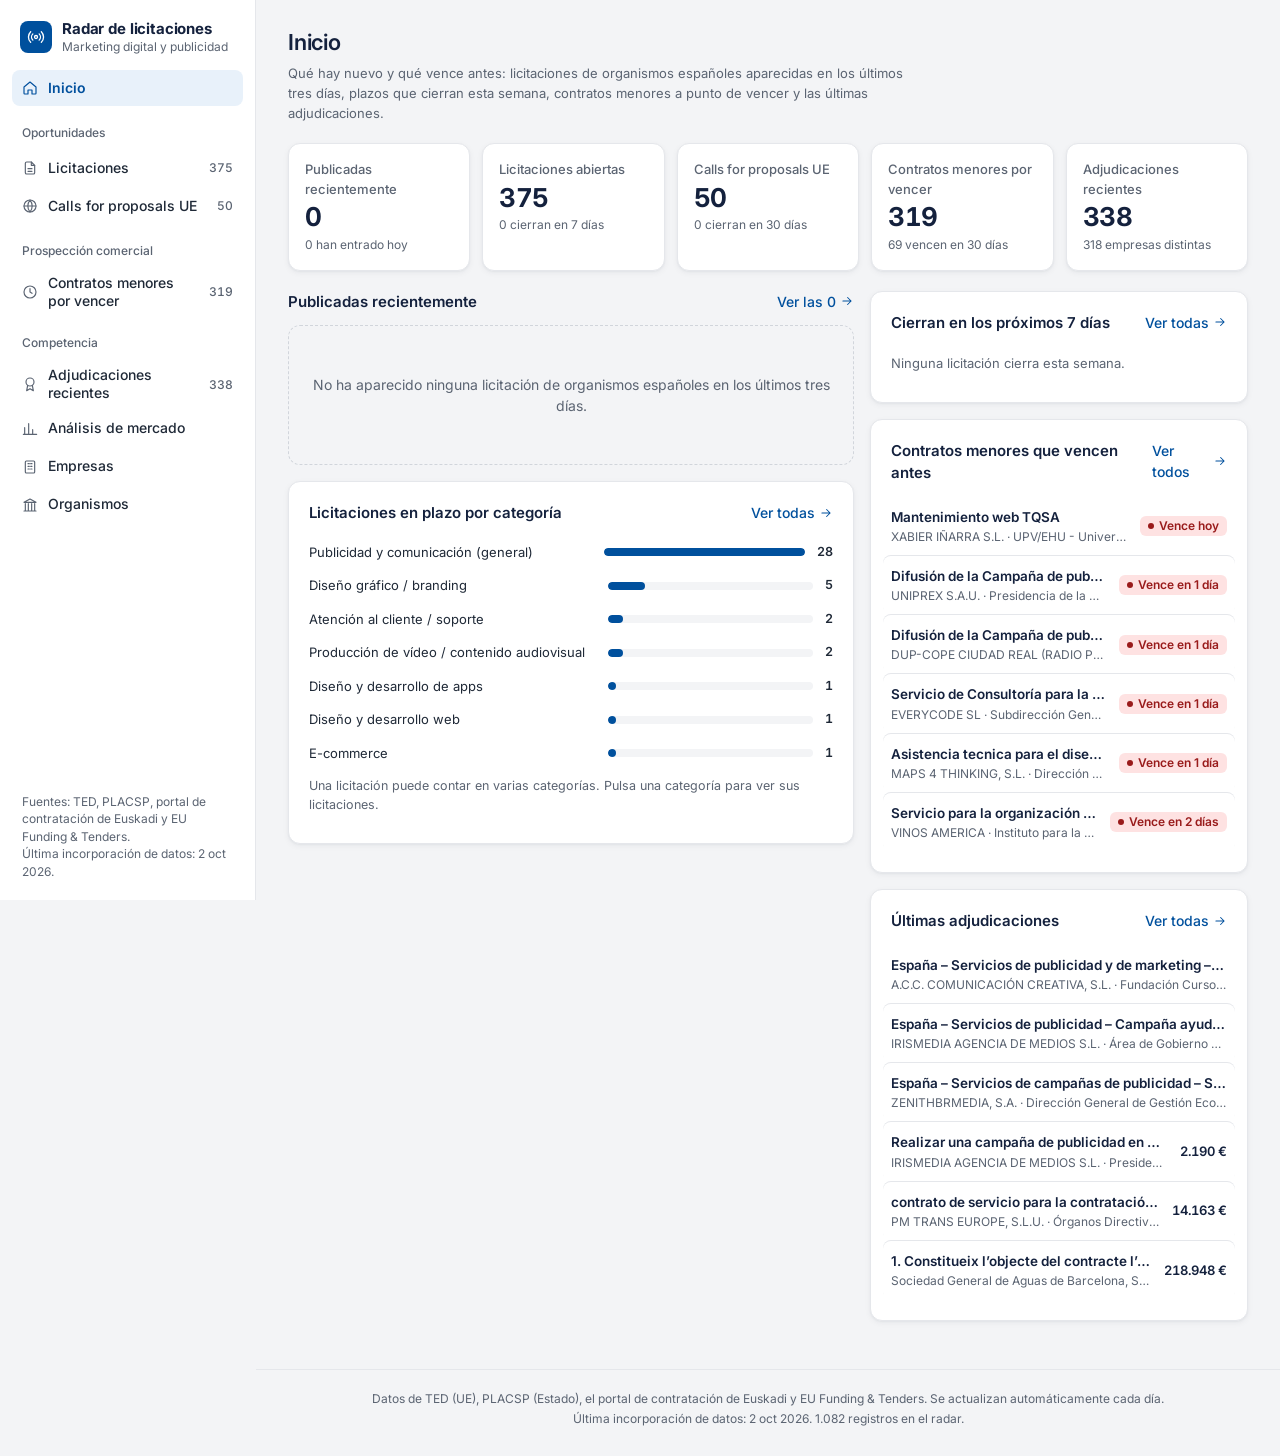
==== commit 4826b645: "Auditoría: DNI enmascarados, menores de Euskadi completos, reintentos y pruebas - DNI y NIE de perso" ====
--- a/dashboard/index.html
+++ b/dashboard/index.html
@@ -3,6 +3,8 @@
 <head>
 <meta charset="UTF-8">
 <meta name="viewport" content="width=device-width, initial-scale=1.0">
+<!-- Herramienta interna: fuera de los buscadores (también por cabecera, ver vercel.json). -->
+<meta name="robots" content="noindex, nofollow">
 <title>Radar de licitaciones — Marketing digital</title>
 <link rel="preconnect" href="https://fonts.googleapis.com">
 <link rel="preconnect" href="https://fonts.gstatic.com" crossorigin>
@@ -76,6 +78,14 @@
               </label>
             </div>
 
+            <!-- Comunidades y provincias con registros en la vista; las
+                 pone app.js. -->
+            <div class="filtros__seccion" id="campo-lugar">
+              <label>Provincia
+                <select id="filtro-lugar"></select>
+              </label>
+            </div>
+
             <!-- Nombre y tramos del filtro de importe los pone app.js según
                  la vista (IMPORTE_POR_TIPO). -->
             <div class="filtros__seccion" id="campo-importe">
--- a/dashboard/style.css
+++ b/dashboard/style.css
@@ -486,14 +486,11 @@
   border-radius: 50%;
   background: currentColor;
 }
-.insignia--sin-punto::before { content: none; }
 
 .urgencia-roja { background: var(--color-destructive-bg); color: var(--color-destructive); }
 .urgencia-ambar { background: var(--color-warning-bg); color: var(--color-warning); }
 .urgencia-verde { background: var(--color-success-bg); color: var(--color-success); }
 .urgencia-sin-fecha { background: var(--color-muted-bg); color: var(--color-muted); }
-.insignia--aviso { background: var(--color-warning-bg); color: var(--color-warning); }
-.insignia--primaria { background: var(--color-primary-soft); color: var(--color-primary); }
 
 .chip {
   display: inline-flex;
@@ -958,6 +955,34 @@
 .tarjeta__bloque h4 { margin-bottom: 6px; font-size: 13px; font-weight: 600; color: var(--color-ink); }
 .tarjeta__resumen-texto { max-width: 90ch; font-size: 13.5px; line-height: 1.6; color: var(--color-foreground); }
 
+/* Empresas que más han ganado en el organismo (resumen del histórico). */
+.tarjeta__principales {
+  display: grid;
+  gap: 6px;
+  max-width: 90ch;
+  margin: 8px 0 0;
+  padding: 0;
+  list-style: none;
+  font-size: 13.5px;
+}
+.tarjeta__principales li { display: flex; flex-wrap: wrap; align-items: baseline; justify-content: space-between; gap: 2px 16px; }
+.tarjeta__principales span { color: var(--color-muted); font-variant-numeric: tabular-nums; }
+/* Licitadora sin ficha en el histórico: el nombre, sin enlace y sin atenuar. */
+.tarjeta__principales .tarjeta__licitador { color: var(--color-ink); }
+
+.tarjeta__pliegos {
+  display: grid;
+  gap: 6px;
+  max-width: 90ch;
+  margin: 0;
+  padding: 0;
+  list-style: none;
+  font-size: 13.5px;
+}
+.tarjeta__pliegos li { display: flex; flex-wrap: wrap; align-items: baseline; gap: 2px 12px; }
+/* Nombre del fichero tal como lo sube el organismo: puede ser largo y sin espacios. */
+.tarjeta__pliegos span { color: var(--color-muted); overflow-wrap: anywhere; }
+
 .tarjeta__categorias { display: flex; flex-wrap: wrap; gap: 6px; }
 
 .etiqueta-categoria {
@@ -1138,6 +1163,17 @@
   .listado { grid-template-columns: minmax(0, 1fr); gap: 12px; }
   .filtros { position: static; }
   .inicio__columnas { grid-template-columns: minmax(0, 1fr); }
+  /* Tres pestañas no caben en una línea a este ancho: reparten el espacio
+     y el texto parte en dos líneas si hace falta. */
+  .pestana {
+    flex: 1 1 0;
+    height: auto;
+    min-height: 40px;
+    padding: 6px 10px;
+    line-height: 1.25;
+    text-align: center;
+    white-space: normal;
+  }
 }
 
 @media (max-width: 640px) {
@@ -1148,8 +1184,10 @@
   /* Con un número impar de cifras, la primera ocupa la fila entera. */
   .kpis > :first-child:nth-last-child(odd) { grid-column: 1 / -1; }
 
+  /* En móvil, dos pestañas por fila; la tercera ocupa la suya entera. */
+  .pestanas { flex-wrap: wrap; overflow-x: visible; }
   .pestana {
-    flex: 1 1 0;
+    flex: 1 1 40%;
     height: auto;
     min-height: 44px;
     padding: 6px 8px;
@@ -1193,4 +1231,7 @@
   select, .boton { height: 44px; }
   .segmented__opcion { height: 38px; }
   .opciones__opcion { min-height: 44px; }
-}
+  .tarjeta__pliegos { gap: 0; }
+  .tarjeta__pliegos li { padding: 6px 0; }
+  .tarjeta__pliegos a { min-height: 32px; }
+}
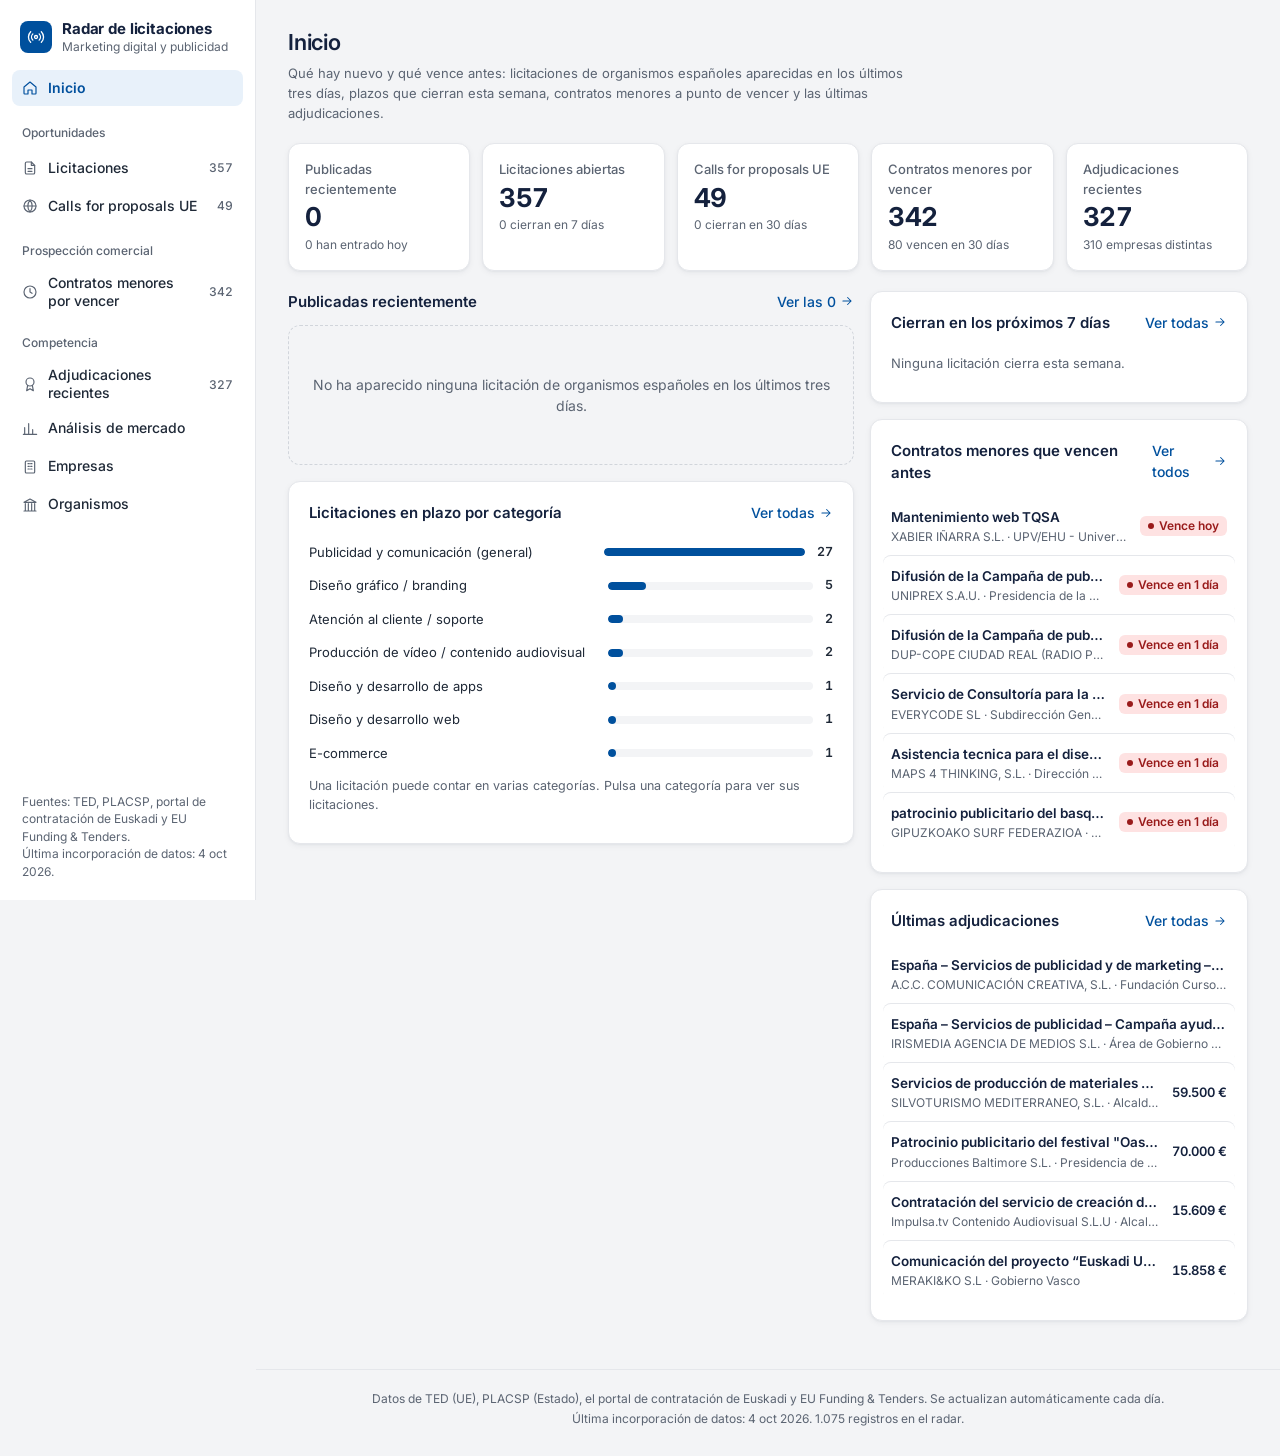
==== commit 680750e0: "Ficha con criterios, pliegos y lotes en todas las fuentes; competencia y mercado Mejoras del benchma" ====
--- a/dashboard/index.html
+++ b/dashboard/index.html
@@ -98,6 +98,8 @@
             </div>
 
             <div class="filtros__seccion">
+              <button class="boton boton--contorno boton--ancho" id="boton-propuesta" type="button" aria-pressed="false"
+                      title="Licitaciones en las que el precio pesa la mitad o menos y la mesa valora la propuesta (en Euskadi, con algún criterio que no sea el precio)" hidden></button>
               <button class="boton boton--contorno boton--ancho" id="boton-revisar" type="button" aria-pressed="false" hidden></button>
               <button class="boton boton--texto boton--ancho" id="boton-reset" type="button">Quitar todos los filtros</button>
             </div>
@@ -131,6 +133,7 @@
 
 <script src="nav.js"></script>
 <script src="tenders-data.js"></script>
+<script src="licitadoras-data.js"></script>
 <script src="app.js"></script>
 </body>
 </html>
--- a/dashboard/style.css
+++ b/dashboard/style.css
@@ -16,6 +16,11 @@
   --color-primary: #00509D;
   --color-primary-hover: #003F7D;
   --color-primary-soft: #E8F1FA;
+
+  /* Reparto de los criterios de adjudicación. */
+  --color-criterio-precio: #8A94A3;
+  --color-criterio-formula: #7FB0DE;
+  --color-criterio-juicio: #00509D;
 
   /* Código de urgencia (rojo/ámbar/verde/gris): señal funcional, significa
      lo mismo en todas las vistas. Siempre acompañado de texto. */
@@ -310,7 +315,16 @@
 .boton--texto { background: none; color: var(--color-primary); padding: 0 6px; }
 .boton--texto:hover { background: var(--color-primary-soft); }
 
-.boton--ancho { width: 100%; }
+/* Ocupa el ancho del panel de filtros (estrecho): si el texto no cabe, parte
+   en dos líneas en vez de salirse del botón. */
+.boton--ancho {
+  width: 100%;
+  height: auto;
+  min-height: 36px;
+  padding-block: 8px;
+  line-height: 1.3;
+  white-space: normal;
+}
 
 .boton-icono {
   width: 40px;
@@ -515,6 +529,8 @@
 }
 .chip--aviso { border-color: transparent; background: var(--color-warning-bg); color: var(--color-warning); font-weight: 600; }
 .chip--nuevo { border-color: transparent; background: var(--color-primary-soft); color: var(--color-primary); font-weight: 600; }
+/* El precio pesa la mitad o menos: la propuesta cuenta. */
+.chip--propuesta { border-color: transparent; background: var(--color-success-bg); color: var(--color-success); font-weight: 600; }
 
 /* ---------- Cabecera de página ---------- */
 
@@ -982,6 +998,78 @@
 .tarjeta__pliegos li { display: flex; flex-wrap: wrap; align-items: baseline; gap: 2px 12px; }
 /* Nombre del fichero tal como lo sube el organismo: puede ser largo y sin espacios. */
 .tarjeta__pliegos span { color: var(--color-muted); overflow-wrap: anywhere; }
+
+/* Cómo se puntúa: barra con el reparto y lista de criterios con su peso.
+   El color repite lo que dice el texto (nunca va solo). */
+.reparto {
+  display: flex;
+  max-width: 60ch;
+  height: 10px;
+  margin: 10px 0 4px;
+  overflow: hidden;
+  border-radius: var(--radius-full);
+  background: var(--color-muted-bg);
+}
+.reparto__tramo { display: block; height: 100%; }
+.reparto__tramo + .reparto__tramo { border-left: 2px solid var(--color-surface); }
+.reparto__tramo--precio { background: var(--color-criterio-precio); }
+.reparto__tramo--formula { background: var(--color-criterio-formula); }
+.reparto__tramo--juicio { background: var(--color-criterio-juicio); }
+.reparto__tramo--otro { background: var(--color-criterio-formula); }
+
+.tarjeta__criterios {
+  display: grid;
+  gap: 6px;
+  max-width: 90ch;
+  margin: 8px 0 0;
+  padding: 0;
+  list-style: none;
+  font-size: 13.5px;
+}
+.tarjeta__criterios li {
+  display: grid;
+  grid-template-columns: minmax(0, 1fr) auto 5.5ch;
+  align-items: baseline;
+  gap: 12px;
+}
+.tarjeta__criterios .dato-numerico { text-align: right; font-variant-numeric: tabular-nums; color: var(--color-ink); }
+.tarjeta__criterio-nombre { overflow-wrap: anywhere; }
+.tarjeta__criterio-tipo { font-size: 12px; color: var(--color-muted); white-space: nowrap; }
+.tarjeta__criterio-tipo::before {
+  content: "";
+  display: inline-block;
+  width: 8px;
+  height: 8px;
+  margin-right: 6px;
+  border-radius: 2px;
+  vertical-align: 0;
+}
+.tarjeta__criterio-tipo--precio::before { background: var(--color-criterio-precio); }
+.tarjeta__criterio-tipo--formula::before { background: var(--color-criterio-formula); }
+.tarjeta__criterio-tipo--juicio::before { background: var(--color-criterio-juicio); }
+.tarjeta__criterio-tipo--otro::before { background: var(--color-criterio-formula); }
+/* Lotes: número, objeto, peso del precio e importe. */
+.tarjeta__lotes {
+  display: grid;
+  gap: 6px;
+  max-width: 100ch;
+  margin: 0;
+  padding: 0;
+  list-style: none;
+  font-size: 13.5px;
+}
+.tarjeta__lotes li {
+  display: grid;
+  grid-template-columns: 7ch minmax(0, 1fr) auto 11ch;
+  align-items: baseline;
+  gap: 12px;
+}
+.tarjeta__lote-id { color: var(--color-muted); white-space: nowrap; }
+.tarjeta__lote-nombre { overflow-wrap: anywhere; }
+.tarjeta__lote-precio { font-size: 12px; color: var(--color-muted); white-space: nowrap; }
+.tarjeta__lotes .dato-numerico { text-align: right; font-variant-numeric: tabular-nums; color: var(--color-ink); white-space: nowrap; }
+
+.tarjeta__nota { margin-top: 8px; max-width: 90ch; font-size: 12.5px; color: var(--color-muted); }
 
 .tarjeta__categorias { display: flex; flex-wrap: wrap; gap: 6px; }
 
@@ -1178,6 +1266,13 @@
 
 @media (max-width: 640px) {
   .pagina__cabecera h1 { font-size: 20px; }
+  /* Criterios: el tipo baja bajo el nombre y el peso se queda a la derecha. */
+  .tarjeta__criterios li { grid-template-columns: minmax(0, 1fr) 5.5ch; row-gap: 0; }
+  .tarjeta__criterio-tipo { grid-column: 1; grid-row: 2; }
+  /* Lotes: número y objeto arriba; precio e importe debajo. */
+  .tarjeta__lotes li { grid-template-columns: minmax(0, 1fr) auto; row-gap: 0; padding-bottom: 6px; border-bottom: 1px solid var(--color-border); }
+  .tarjeta__lote-id { grid-column: 1 / -1; }
+  .tarjeta__lote-nombre { grid-column: 1 / -1; }
   .resumen { width: 100%; }
   .resumen div { flex: 1 1 0; padding: 10px 12px; white-space: normal; }
   .kpis { grid-template-columns: repeat(2, minmax(0, 1fr)); }
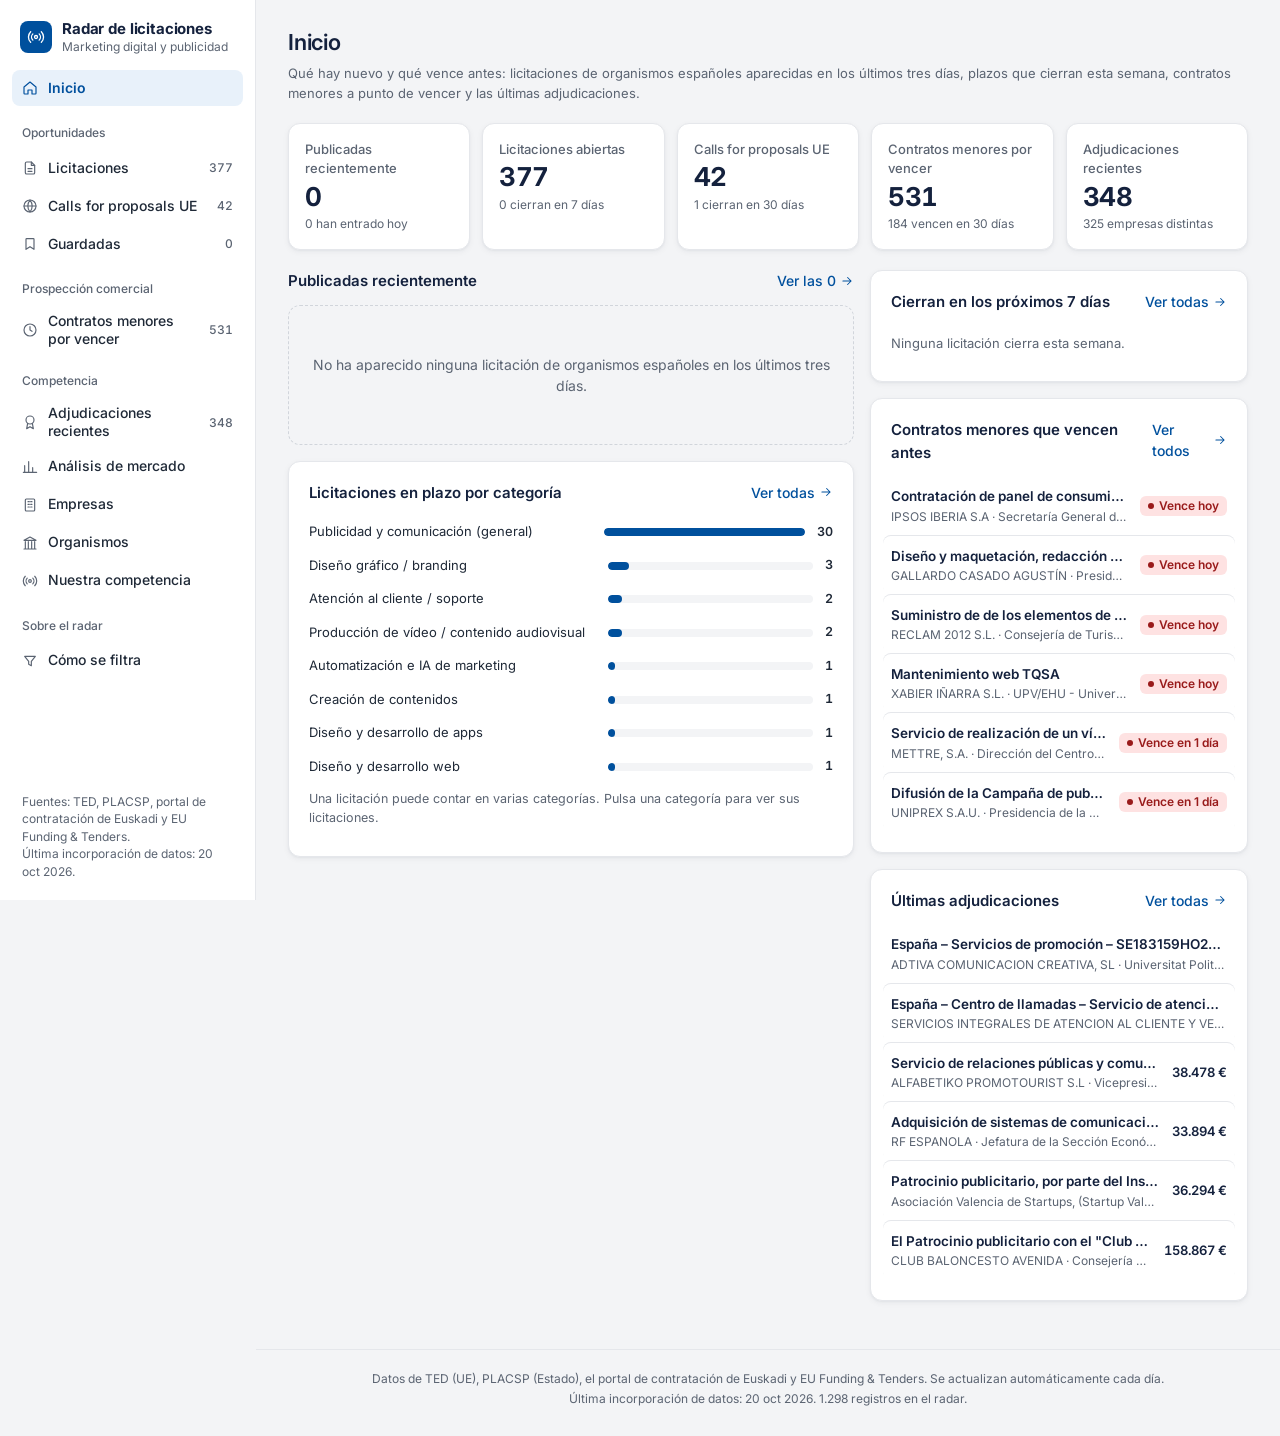
==== commit de8d52fe: "Radar: competencia, previsión, solvencia exigible y mejoras del listado - Solvencia económica que pu" ====
--- a/dashboard/index.html
+++ b/dashboard/index.html
@@ -110,10 +110,22 @@
 
             <div class="barra-estado">
               <p class="conteo" id="conteo-resultados" aria-live="polite"></p>
-              <label class="orden" id="campo-orden">Ordenar por
-                <select id="filtro-orden"></select>
-              </label>
+              <div class="barra-estado__acciones">
+                <button type="button" class="boton boton--texto" id="boton-modo" aria-pressed="false">Ver como tabla</button>
+                <details class="columnas" id="selector-columnas" hidden>
+                  <summary class="boton boton--texto">Columnas</summary>
+                  <div class="columnas__lista" id="columnas-lista"></div>
+                </details>
+                <button type="button" class="boton boton--texto" id="boton-descartadas" hidden></button>
+                <button type="button" class="boton boton--texto" id="boton-enlace" title="Copia un enlace que abre esta misma búsqueda, con sus filtros">Copiar enlace</button>
+                <button type="button" class="boton boton--texto" id="boton-csv" title="Descarga lo que se ve, con estos filtros, para abrirlo en Excel">Descargar CSV</button>
+                <a class="boton boton--texto" id="enlace-mercado" href="historico.html#/mercado" title="Quién gana, cuánto rebaja y cuánta competencia hay en lo ya adjudicado, con la misma categoría, lugar y fuente" hidden>Informe de mercado</a>
+                <label class="orden" id="campo-orden">Ordenar por
+                  <select id="filtro-orden"></select>
+                </label>
+              </div>
             </div>
+            <dl class="franja-cifras" id="franja-cifras" hidden></dl>
 
             <section id="contenedor-tarjetas" class="lista-tarjetas" aria-label="Resultados"></section>
 
--- a/dashboard/style.css
+++ b/dashboard/style.css
@@ -313,6 +313,21 @@
 }
 
 .boton--texto { background: none; color: var(--color-primary); padding: 0 6px; }
+.boton--guardar[aria-pressed="true"] svg { fill: currentColor; }
+
+.chip--guardada { background: var(--color-warning-bg); color: var(--color-warning); }
+.chip--guardada[hidden] { display: none; }
+
+.guardadas-fuera {
+  margin-top: 24px;
+  padding: 16px 20px;
+  border: 1px dashed var(--color-border-strong);
+  border-radius: 12px;
+  background: var(--color-surface);
+}
+.guardadas-fuera h3 { margin: 0 0 4px; font-size: 1rem; }
+.guardadas-fuera p { margin: 0 0 12px; color: var(--color-muted); }
+.guardadas-fuera ul { margin: 0; padding-left: 18px; display: grid; gap: 8px; }
 .boton--texto:hover { background: var(--color-primary-soft); }
 
 /* Ocupa el ancho del panel de filtros (estrecho): si el texto no cabe, parte
@@ -531,6 +546,11 @@
 .chip--nuevo { border-color: transparent; background: var(--color-primary-soft); color: var(--color-primary); font-weight: 600; }
 /* El precio pesa la mitad o menos: la propuesta cuenta. */
 .chip--propuesta { border-color: transparent; background: var(--color-success-bg); color: var(--color-success); font-weight: 600; }
+/* Nota de encaje: verde 7-10, ámbar 4-6, gris 0-3. */
+.chip--encaje { font-weight: 600; font-variant-numeric: tabular-nums; }
+.chip--encaje-alto { border-color: transparent; background: var(--color-success-bg); color: var(--color-success); }
+.chip--encaje-medio { border-color: transparent; background: var(--color-warning-bg); color: var(--color-warning); }
+.chip--encaje-bajo { color: var(--color-muted); }
 
 /* ---------- Cabecera de página ---------- */
 
@@ -555,7 +575,6 @@
 
 .pagina__descripcion {
   margin-top: 6px;
-  max-width: 78ch;
   font-size: 13px;
   line-height: 1.55;
   color: var(--color-muted);
@@ -779,6 +798,32 @@
 }
 
 .conteo { font-size: 14px; font-weight: 500; color: var(--color-foreground); }
+.barra-estado__acciones { display: inline-flex; flex-wrap: wrap; align-items: center; gap: 6px 14px; }
+.columnas { position: relative; }
+.columnas summary { list-style: none; cursor: pointer; }
+.columnas summary::-webkit-details-marker { display: none; }
+.columnas__lista {
+  position: absolute; z-index: 20; right: 0; top: calc(100% + 4px); display: grid; gap: 6px; min-width: 220px;
+  padding: 12px; border: 1px solid var(--color-border); border-radius: var(--radius-md); background: var(--color-surface);
+  box-shadow: 0 8px 24px rgb(0 0 0 / 0.12); font-size: 13px;
+}
+.columnas__lista label { display: flex; align-items: center; gap: 8px; cursor: pointer; }
+.tabla-listado { overflow-x: auto; border: 1px solid var(--color-border); border-radius: var(--radius-lg); background: var(--color-surface); }
+.tabla-radar { width: 100%; border-collapse: collapse; font-size: 13px; }
+.tabla-radar th { position: sticky; top: 0; padding: 9px 12px; background: var(--color-muted-bg); color: var(--color-muted); font-weight: 600; text-align: left; white-space: nowrap; }
+.tabla-radar td { padding: 9px 12px; border-top: 1px solid var(--color-border); vertical-align: top; }
+.tabla-radar td.num, .tabla-radar th.num { text-align: right; white-space: nowrap; font-variant-numeric: tabular-nums; }
+.tabla-radar td:first-child { min-width: 260px; }
+.tabla-radar a { color: var(--color-primary); }
+.descartar { position: relative; }
+.descartar summary { list-style: none; cursor: pointer; }
+.descartar summary::-webkit-details-marker { display: none; }
+.descartar__motivos { display: flex; flex-wrap: wrap; gap: 6px; margin-top: 8px; font-size: 12.5px; color: var(--color-muted); }
+.chip--descartada { background: var(--color-muted-bg); color: var(--color-muted); }
+.franja-cifras { display: grid; grid-template-columns: repeat(auto-fit, minmax(140px, 1fr)); gap: 10px; margin: 0 0 14px; }
+.franja-cifras > div { padding: 10px 12px; border: 1px solid var(--color-border); border-radius: var(--radius-md, 8px); background: var(--color-surface); }
+.franja-cifras dt { font-size: 12px; color: var(--color-muted); }
+.franja-cifras dd { margin: 2px 0 0; font-size: 18px; font-weight: 700; color: var(--color-ink); font-variant-numeric: tabular-nums; }
 
 .orden { display: inline-flex; align-items: center; gap: 8px; font-size: 13px; color: var(--color-muted); }
 
@@ -969,13 +1014,12 @@
 
 .tarjeta__bloque { margin-top: 20px; }
 .tarjeta__bloque h4 { margin-bottom: 6px; font-size: 13px; font-weight: 600; color: var(--color-ink); }
-.tarjeta__resumen-texto { max-width: 90ch; font-size: 13.5px; line-height: 1.6; color: var(--color-foreground); }
+.tarjeta__resumen-texto { font-size: 13.5px; line-height: 1.6; color: var(--color-foreground); }
 
 /* Empresas que más han ganado en el organismo (resumen del histórico). */
 .tarjeta__principales {
   display: grid;
   gap: 6px;
-  max-width: 90ch;
   margin: 8px 0 0;
   padding: 0;
   list-style: none;
@@ -986,10 +1030,75 @@
 /* Licitadora sin ficha en el histórico: el nombre, sin enlace y sin atenuar. */
 .tarjeta__principales .tarjeta__licitador { color: var(--color-ink); }
 
+/* Página "Cómo se filtra" (filtro.html). */
+.filtro__seccion { margin-bottom: 16px; }
+.filtro__seccion h2 { margin-bottom: 8px; }
+.filtro__total { font-size: 13px; font-weight: 600; color: var(--color-primary); font-variant-numeric: tabular-nums; }
+.filtro__reglas { display: grid; gap: 8px; margin: 0; padding-left: 18px; font-size: 13.5px; color: var(--color-ink); }
+.tabla-embudo__marco { overflow-x: auto; margin: 4px 0 0; }
+.tabla-embudo { width: 100%; min-width: 560px; border-collapse: collapse; font-size: 13.5px; font-variant-numeric: tabular-nums; }
+.tabla-embudo th, .tabla-embudo td { padding: 8px 10px; border-bottom: 1px solid var(--color-border); text-align: right; vertical-align: top; }
+.tabla-embudo thead th { font-size: 12px; font-weight: 600; color: var(--color-muted); }
+.tabla-embudo th[scope="row"], .tabla-embudo thead th:first-child { text-align: left; font-weight: 500; color: var(--color-ink); }
+.tabla-embudo__entra { font-weight: 700; color: var(--color-ink); }
+.tabla-embudo__extra { display: block; font-size: 12px; font-weight: 400; color: var(--color-muted); }
+.tabla-embudo__aviso { text-align: left !important; color: var(--color-muted); }
+/* Móvil: cada fuente es una ficha con sus cifras en dos columnas. */
+@media (max-width: 640px) {
+  .tabla-embudo { min-width: 0; }
+  .tabla-embudo thead { display: none; }
+  .tabla-embudo tr { display: grid; grid-template-columns: 1fr 1fr; gap: 2px 12px; padding: 10px 0; border-bottom: 1px solid var(--color-border); }
+  .tabla-embudo th, .tabla-embudo td { padding: 0; border: 0; text-align: left; }
+  .tabla-embudo th[scope="row"] { grid-column: 1 / -1; margin-bottom: 4px; font-weight: 600; }
+  .tabla-embudo td::before { content: attr(data-etiqueta); display: block; font-size: 11.5px; font-weight: 400; color: var(--color-muted); }
+  .tabla-embudo__aviso { grid-column: 1 / -1; }
+}
+
+/* Encaje con la agencia: a favor (✓) y riesgos (!). */
+.tarjeta__preguntas { flex-basis: 100%; display: flex; flex-wrap: wrap; align-items: center; gap: 6px 8px; margin: 2px 0 0; font-size: 12.5px; color: var(--color-muted); }
+.tarjeta__pregunta {
+  padding: 4px 10px;
+  border: 1px solid var(--color-border);
+  border-radius: 999px;
+  background: var(--color-surface);
+  color: var(--color-primary);
+  font: inherit;
+  cursor: pointer;
+}
+.tarjeta__pregunta:hover { border-color: var(--color-primary); }
+.tarjeta__pregunta:focus-visible { outline: 2px solid var(--color-primary); outline-offset: 2px; }
+.solvencia { font-weight: 600; }
+.solvencia--riesgo { color: var(--color-destructive); }
+.solvencia--aviso { color: var(--color-warning); }
+.solvencia--ok { color: var(--color-success); }
+.prevision { display: flex; flex-wrap: wrap; gap: 12px 28px; margin: 8px 0 4px; }
+.prevision__dato { display: flex; align-items: baseline; gap: 6px; font-size: 13.5px; color: var(--color-muted); }
+.prevision__cifra { font-size: 26px; font-weight: 700; line-height: 1.1; color: var(--color-ink); font-variant-numeric: tabular-nums; }
+.prevision__info { margin-top: 4px; }
+.prevision__info summary { display: inline-flex; align-items: center; gap: 4px; cursor: pointer; font-size: 12.5px; color: var(--color-primary); }
+.prevision__info summary .icono { width: 14px; height: 14px; }
+.tarjeta__encaje-lista { display: grid; gap: 4px; margin: 6px 0 0; padding: 0; list-style: none; font-size: 13.5px; }
+.tarjeta__encaje-lista li { position: relative; padding-left: 20px; }
+.tarjeta__encaje-lista li::before { position: absolute; left: 0; font-weight: 700; }
+.tarjeta__encaje-lista--a-favor li::before { content: "✓"; color: var(--color-success); }
+.tarjeta__encaje-lista--riesgo li::before { content: "!"; left: 5px; color: var(--color-warning); }
+
+/* Contratos anteriores parecidos y otras abiertas: título y, debajo, los datos. */
+.tarjeta__antecedentes {
+  display: grid;
+  gap: 10px;
+  margin: 8px 0 0;
+  padding: 0;
+  list-style: none;
+  font-size: 13.5px;
+}
+.tarjeta__antecedentes li { display: grid; gap: 2px; overflow-wrap: anywhere; }
+.tarjeta__antecedente-datos { font-size: 12.5px; color: var(--color-muted); font-variant-numeric: tabular-nums; }
+.tarjeta__antecedente-datos:empty { display: none; }
+
 .tarjeta__pliegos {
   display: grid;
   gap: 6px;
-  max-width: 90ch;
   margin: 0;
   padding: 0;
   list-style: none;
@@ -1020,7 +1129,6 @@
 .tarjeta__criterios {
   display: grid;
   gap: 6px;
-  max-width: 90ch;
   margin: 8px 0 0;
   padding: 0;
   list-style: none;
@@ -1052,7 +1160,6 @@
 .tarjeta__lotes {
   display: grid;
   gap: 6px;
-  max-width: 100ch;
   margin: 0;
   padding: 0;
   list-style: none;
@@ -1069,7 +1176,7 @@
 .tarjeta__lote-precio { font-size: 12px; color: var(--color-muted); white-space: nowrap; }
 .tarjeta__lotes .dato-numerico { text-align: right; font-variant-numeric: tabular-nums; color: var(--color-ink); white-space: nowrap; }
 
-.tarjeta__nota { margin-top: 8px; max-width: 90ch; font-size: 12.5px; color: var(--color-muted); }
+.tarjeta__nota { margin-top: 8px; font-size: 12.5px; color: var(--color-muted); }
 
 .tarjeta__categorias { display: flex; flex-wrap: wrap; gap: 6px; }
 
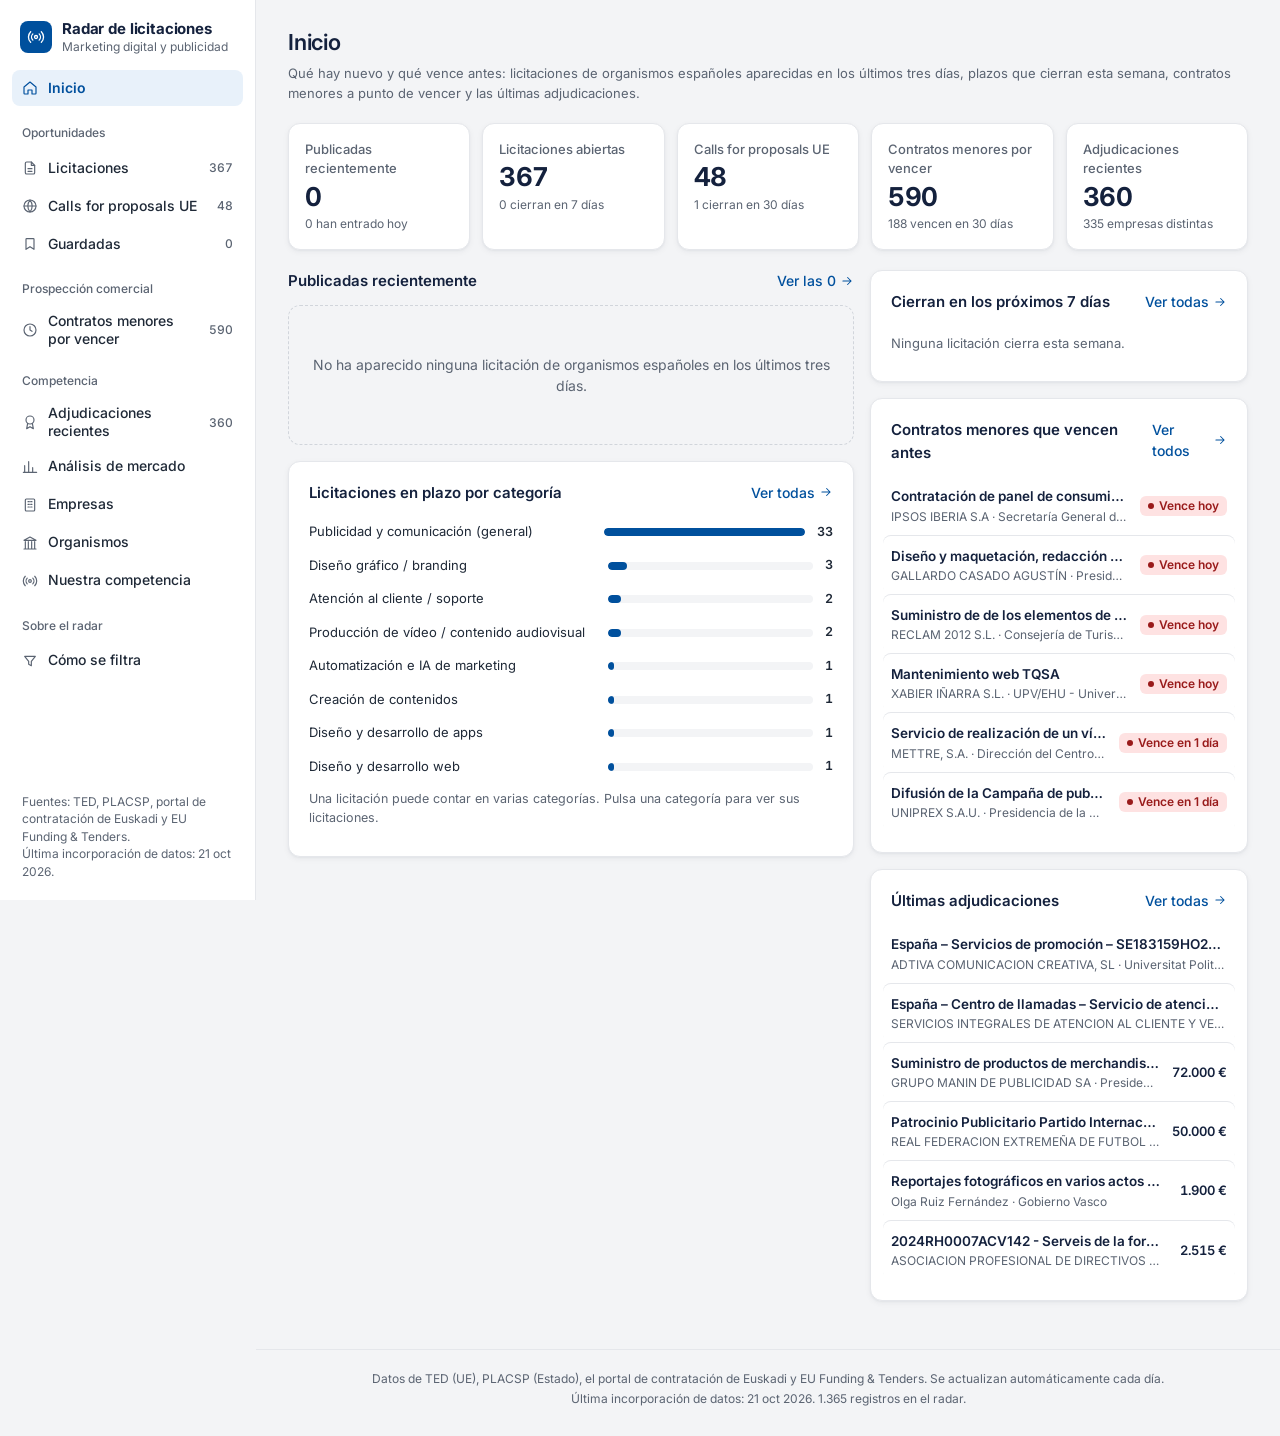
==== commit cc721224: "Radar: acceso con contraseña y marca configurable - dashboard/middleware.js: Routing Middleware de V" ====
--- a/dashboard/index.html
+++ b/dashboard/index.html
@@ -143,6 +143,7 @@
   </div>
 </div>
 
+<script src="marca.js"></script>
 <script src="nav.js"></script>
 <script src="tenders-data.js"></script>
 <script src="licitadoras-data.js"></script>
--- a/dashboard/style.css
+++ b/dashboard/style.css
@@ -157,6 +157,7 @@
   color: #fff;
 }
 .marca__simbolo svg { width: 18px; height: 18px; }
+.marca__logo { height: 32px; width: auto; max-width: 96px; flex: 0 0 auto; object-fit: contain; }
 
 .marca__texto { display: flex; flex-direction: column; line-height: 1.25; min-width: 0; }
 .marca__nombre { font-size: 15px; font-weight: 700; letter-spacing: -.01em; }
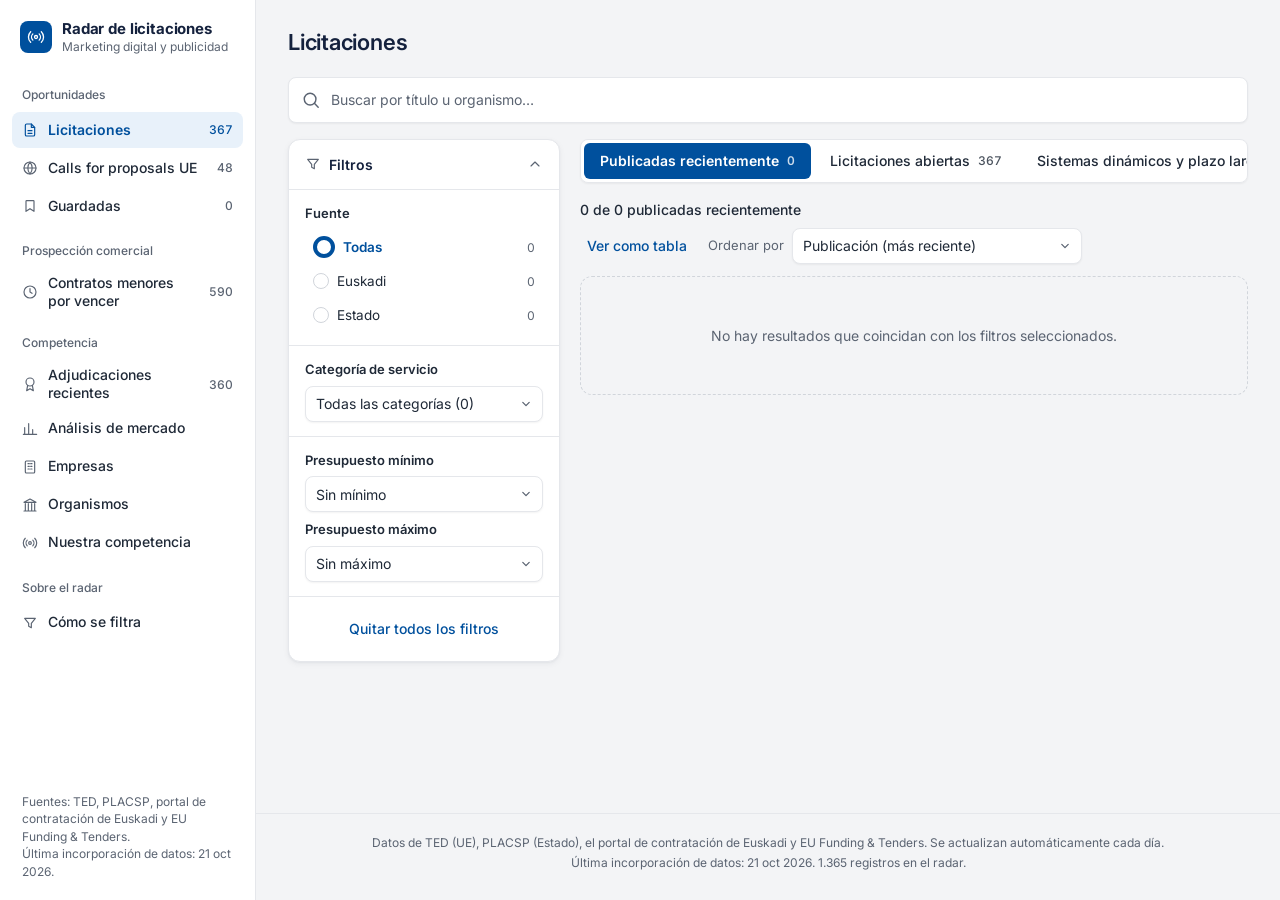
==== commit a2a4d319: "Radar más simple y calls con encaje para la agencia - Fuera la página de Inicio: el radar abre en Li" ====
--- a/dashboard/index.html
+++ b/dashboard/index.html
@@ -26,30 +26,13 @@
 
     <main id="contenido" tabindex="-1">
 
-      <!-- Inicio: resumen del día. Lo rellena app.js (pintarInicio). -->
-      <section id="vista-inicio" hidden>
-        <header class="pagina__cabecera">
-          <div class="pagina__titulo">
-            <h1>Inicio</h1>
-            <p class="pagina__descripcion">Qué hay nuevo y qué vence antes: licitaciones de organismos españoles aparecidas en los últimos tres días, plazos que cierran esta semana, contratos menores a punto de vencer y las últimas adjudicaciones.</p>
-          </div>
-        </header>
-        <div class="kpis" id="inicio-kpis"></div>
-        <div class="inicio__columnas">
-          <div class="inicio__columna" id="inicio-principal"></div>
-          <div class="inicio__columna" id="inicio-lateral"></div>
-        </div>
-      </section>
-
       <!-- Listado: licitaciones, calls for proposals, contratos menores y
            adjudicaciones recientes comparten esta vista. -->
       <section id="vista-listado" hidden>
         <header class="pagina__cabecera">
           <div class="pagina__titulo">
             <h1 id="titulo-pagina"></h1>
-            <p class="pagina__descripcion" id="explicacion-tipo"></p>
           </div>
-          <div class="resumen" id="resumen-cabecera"></div>
         </header>
 
         <div class="campo-busqueda">
@@ -117,9 +100,6 @@
                   <div class="columnas__lista" id="columnas-lista"></div>
                 </details>
                 <button type="button" class="boton boton--texto" id="boton-descartadas" hidden></button>
-                <button type="button" class="boton boton--texto" id="boton-enlace" title="Copia un enlace que abre esta misma búsqueda, con sus filtros">Copiar enlace</button>
-                <button type="button" class="boton boton--texto" id="boton-csv" title="Descarga lo que se ve, con estos filtros, para abrirlo en Excel">Descargar CSV</button>
-                <a class="boton boton--texto" id="enlace-mercado" href="historico.html#/mercado" title="Quién gana, cuánto rebaja y cuánta competencia hay en lo ya adjudicado, con la misma categoría, lugar y fuente" hidden>Informe de mercado</a>
                 <label class="orden" id="campo-orden">Ordenar por
                   <select id="filtro-orden"></select>
                 </label>
--- a/dashboard/style.css
+++ b/dashboard/style.css
@@ -592,32 +592,6 @@
 .migas a { color: var(--color-primary); text-decoration: none; font-weight: 500; }
 .migas a:hover { text-decoration: underline; }
 
-/* Cifras de la vista (total, en plazo, a revisar...) */
-.resumen {
-  display: flex;
-  flex: 0 0 auto;
-  border: 1px solid var(--color-border);
-  border-radius: var(--radius-lg);
-  background: var(--color-surface);
-  box-shadow: var(--shadow-card);
-}
-.resumen div {
-  display: flex;
-  flex-direction: column;
-  padding: 10px 18px;
-  font-size: 12px;
-  color: var(--color-muted);
-  white-space: nowrap;
-}
-.resumen div + div { border-left: 1px solid var(--color-border); }
-.resumen strong {
-  font-size: 20px;
-  font-weight: 700;
-  line-height: 1.25;
-  color: var(--color-ink);
-  font-variant-numeric: tabular-nums;
-}
-
 /* ---------- Tarjeta base, KPIs y paneles ---------- */
 
 .kpis {
@@ -1011,11 +985,15 @@
 }
 .datos__par dt { flex: 0 0 auto; color: var(--color-muted); }
 .datos__par dd { margin: 0; min-width: 0; font-weight: 600; text-align: right; overflow-wrap: anywhere; }
+/* Un botón dentro del valor (p. ej. «Comparar con tu facturación») parte en
+   dos líneas si la columna es estrecha, en vez de quedar cortado. */
+.datos__par dd .boton { height: auto; min-height: 32px; padding-block: 6px; margin-right: -6px; white-space: normal; text-align: right; line-height: 1.3; }
 .datos__par dd.dato-numerico { font-variant-numeric: tabular-nums; }
 
 .tarjeta__bloque { margin-top: 20px; }
 .tarjeta__bloque h4 { margin-bottom: 6px; font-size: 13px; font-weight: 600; color: var(--color-ink); }
 .tarjeta__resumen-texto { font-size: 13.5px; line-height: 1.6; color: var(--color-foreground); }
+.tarjeta__resumen-texto + .tarjeta__resumen-texto { margin-top: 8px; }
 
 /* Empresas que más han ganado en el organismo (resumen del histórico). */
 .tarjeta__principales {
@@ -1083,6 +1061,18 @@
 .tarjeta__encaje-lista li::before { position: absolute; left: 0; font-weight: 700; }
 .tarjeta__encaje-lista--a-favor li::before { content: "✓"; color: var(--color-success); }
 .tarjeta__encaje-lista--riesgo li::before { content: "!"; left: 5px; color: var(--color-warning); }
+.tarjeta__encaje-lista--pasos li::before { content: "→"; color: var(--color-primary); }
+.tarjeta__encaje-lista--pasos + .enlace { display: inline-flex; margin-top: 8px; }
+
+/* Frases de una call for proposals que hablan de comunicación. */
+.tarjeta__citas { display: grid; gap: 8px; margin: 6px 0 0; padding: 0; list-style: none; }
+.tarjeta__citas li {
+  padding: 2px 0 2px 12px;
+  border-left: 3px solid var(--color-border-strong);
+  font-size: 13.5px;
+  line-height: 1.55;
+  color: var(--color-foreground);
+}
 
 /* Contratos anteriores parecidos y otras abiertas: título y, debajo, los datos. */
 .tarjeta__antecedentes {
@@ -1227,44 +1217,6 @@
   margin-top: 20px;
 }
 
-/* ---------- Filas compactas (Inicio) ---------- */
-
-.filas { list-style: none; margin: 0; padding: 0; }
-
-.fila {
-  display: flex;
-  align-items: center;
-  gap: 12px;
-  margin: 0 -8px;
-  padding: 10px 8px;
-  border-radius: var(--radius-md);
-  color: inherit;
-  text-decoration: none;
-  transition: background var(--motion-fast) var(--ease-premium);
-}
-.filas li + li .fila { box-shadow: 0 -1px 0 var(--color-border); }
-.fila:hover { background: var(--color-surface-soft); }
-
-.fila__texto { display: flex; flex-direction: column; flex: 1 1 auto; min-width: 0; gap: 1px; }
-.fila__titulo {
-  font-size: 13.5px;
-  font-weight: 600;
-  color: var(--color-ink);
-  overflow: hidden;
-  text-overflow: ellipsis;
-  white-space: nowrap;
-}
-.fila__sub { font-size: 12px; color: var(--color-muted); overflow: hidden; text-overflow: ellipsis; white-space: nowrap; }
-.fila__dato { flex: 0 0 auto; font-size: 13px; font-weight: 600; font-variant-numeric: tabular-nums; color: var(--color-ink); }
-
-.inicio__columnas {
-  display: grid;
-  grid-template-columns: minmax(0, 1.5fr) minmax(0, 1fr);
-  gap: 16px;
-  align-items: start;
-}
-.inicio__columna { display: flex; flex-direction: column; gap: 16px; min-width: 0; }
-
 .seccion__cabecera {
   display: flex;
   justify-content: space-between;
@@ -1358,7 +1310,6 @@
 @media (max-width: 900px) {
   .listado { grid-template-columns: minmax(0, 1fr); gap: 12px; }
   .filtros { position: static; }
-  .inicio__columnas { grid-template-columns: minmax(0, 1fr); }
   /* Tres pestañas no caben en una línea a este ancho: reparten el espacio
      y el texto parte en dos líneas si hace falta. */
   .pestana {
@@ -1381,8 +1332,6 @@
   .tarjeta__lotes li { grid-template-columns: minmax(0, 1fr) auto; row-gap: 0; padding-bottom: 6px; border-bottom: 1px solid var(--color-border); }
   .tarjeta__lote-id { grid-column: 1 / -1; }
   .tarjeta__lote-nombre { grid-column: 1 / -1; }
-  .resumen { width: 100%; }
-  .resumen div { flex: 1 1 0; padding: 10px 12px; white-space: normal; }
   .kpis { grid-template-columns: repeat(2, minmax(0, 1fr)); }
   /* Con un número impar de cifras, la primera ocupa la fila entera. */
   .kpis > :first-child:nth-last-child(odd) { grid-column: 1 / -1; }
